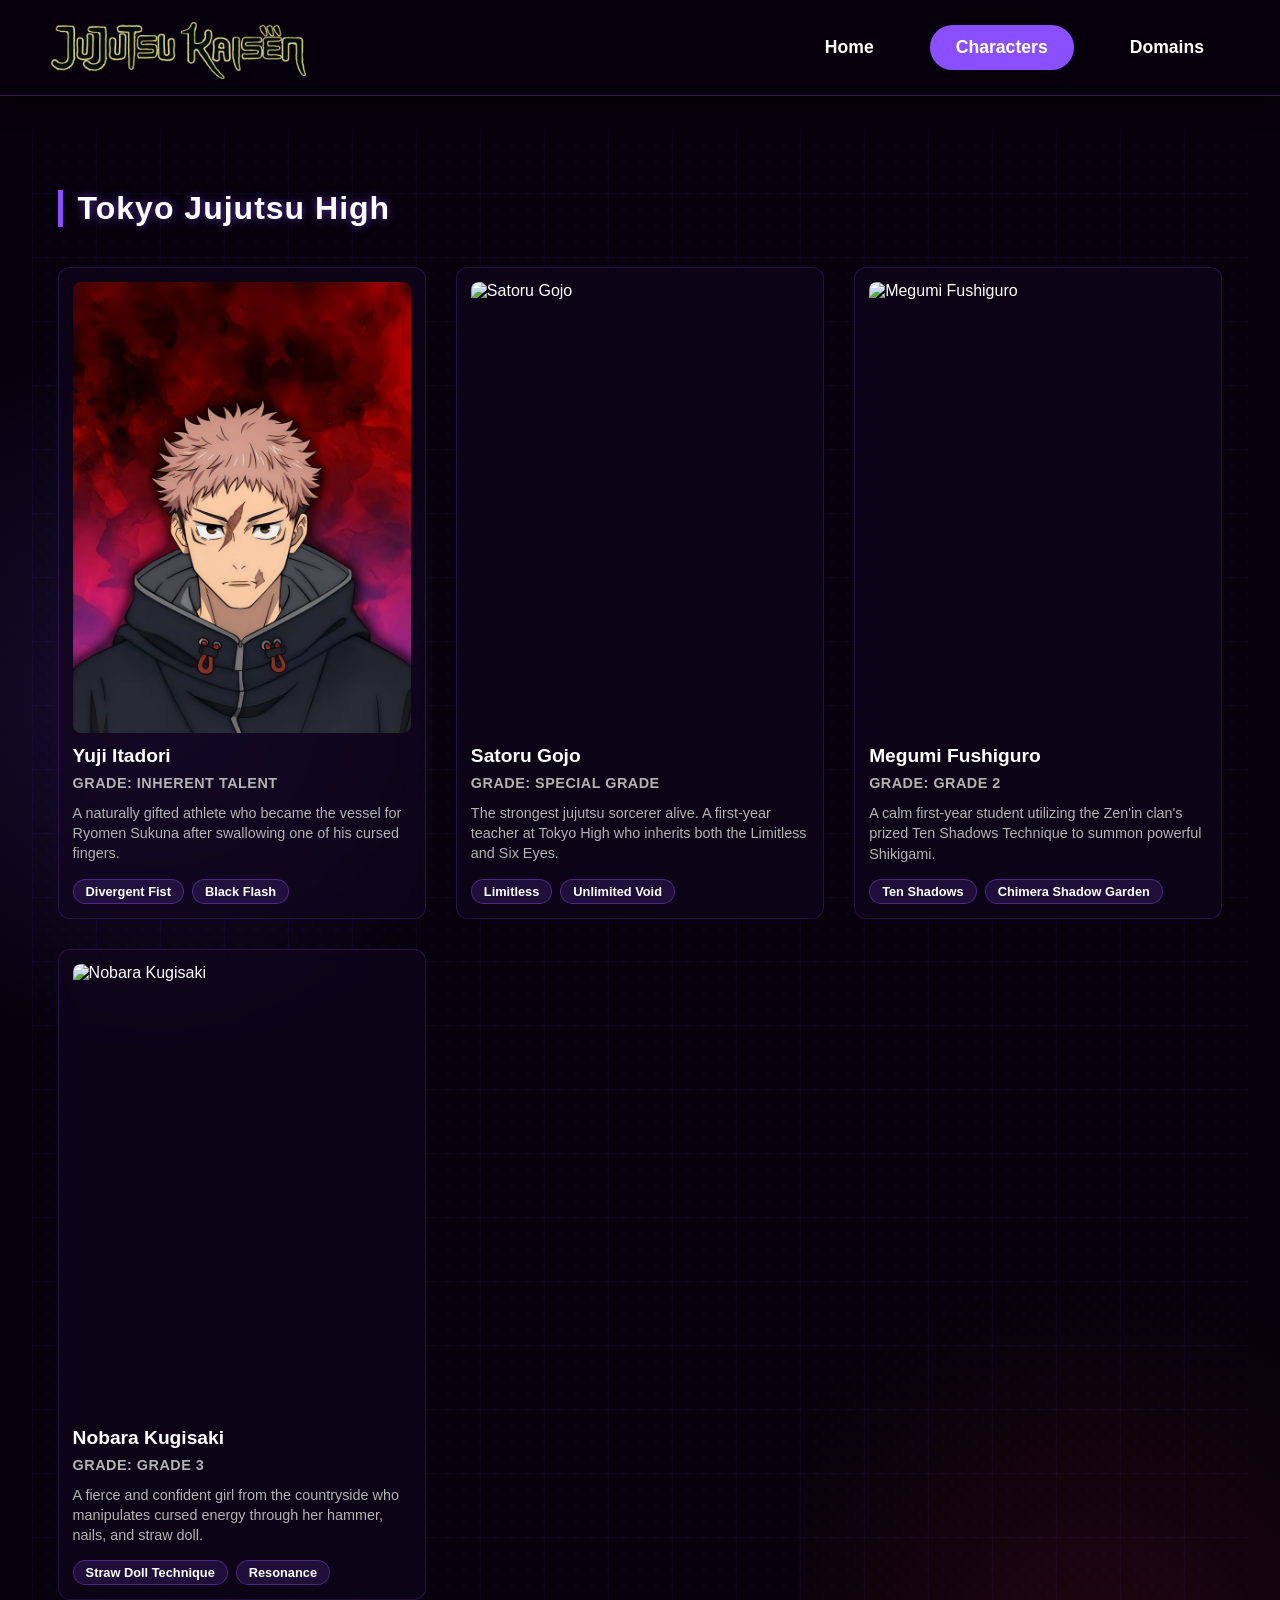
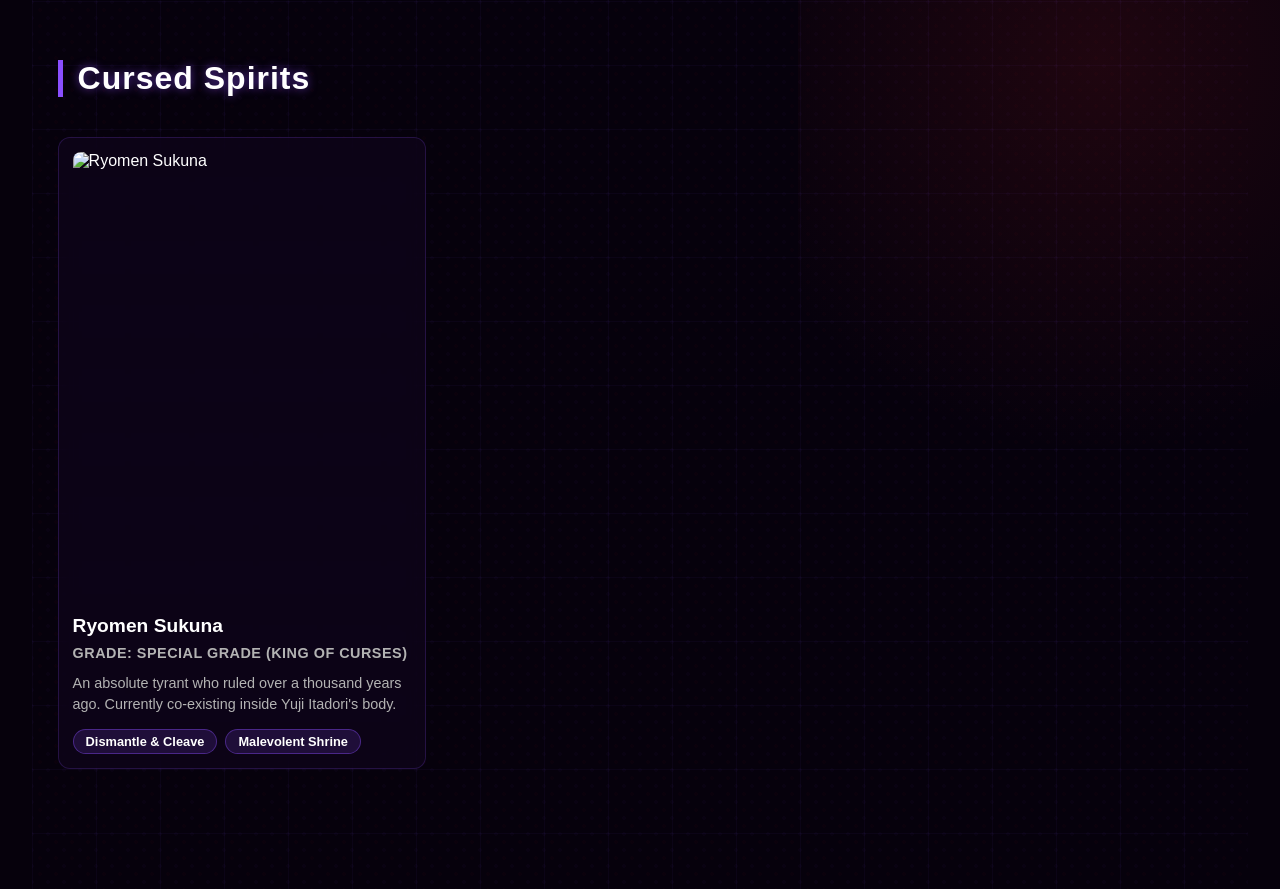
==== characters.html @ ba296f20 "updated code" ====
<!DOCTYPE html>
<html lang="en">
<head>
    <meta charset="UTF-8">
    <meta name="viewport" content="width=device-width, initial-scale=1.0">
    <title>Jujutsu Kaisen - Characters</title>
    <link rel="stylesheet" href="css/style.css">
    <style>
        /* Custom layout additions specific to the character cards */
        .character-grid {
            display: grid;
            grid-template-columns: repeat(auto-fill, minmax(280px, 1fr));
            gap: 30px;
            margin-top: 40px;
        }
        
        .char-status {
            color: #f7b131; /* Gold color matching your grade text */
            font-size: 0.85rem;
            font-weight: bold;
            margin: 5px 0 10px 0;
            text-transform: uppercase;
            letter-spacing: 0.5px;
        }
        
        .ability-tags {
            margin-top: 15px;
            display: flex;
            flex-wrap: wrap;
            gap: 8px;
        }
        
        .tag {
            background: rgba(138, 79, 255, 0.15);
            border: 1px solid rgba(138, 79, 255, 0.4);
            color: #fff;
            padding: 4px 12px;
            border-radius: 15px;
            font-size: 0.8rem;
            font-weight: 600;
        }
    </style>
</head>
<body>

    <header class="navbar scrolled"> 
        <img src="assets/jjklogo.png" alt="jjklogo" class="nav-logo">
        <nav class="button-container">
            <a href="jjk.html" class="nav-btn">Home</a>
            <a href="characters.html" class="nav-btn" style="background-color: #8a4fff; border-color: #8a4fff;">Characters</a>
            <a href="#" class="nav-btn">Domains</a>
        </nav>
    </header>

    <main class="episodes-container" style="margin-top: 130px;">
        <div class="aura-left"></div>
        <div class="aura-right"></div>
        <div class="domain-grid-bg"></div>
        
        <section class="season-section">
            <h2 class="season-title">Tokyo Jujutsu High</h2>
            <div class="character-grid">
                
                <div class="episode-card">
                    <div class="episode-thumbnail" style="aspect-ratio: 3/4;">
                        <img src="assets/yuji.jpg" alt="Yuji Itadori" style="height: 100%; object-fit: cover;">
                    </div>
                    <div class="episode-info">
                        <h3>Yuji Itadori</h3>
                        <p class="char-status">Grade: Inherent Talent</p>
                        <p>A naturally gifted athlete who became the vessel for Ryomen Sukuna after swallowing one of his cursed fingers.</p>
                        <div class="ability-tags">
                            <span class="tag">Divergent Fist</span>
                            <span class="tag">Black Flash</span>
                        </div>
                    </div>
                </div>

                <div class="episode-card">
                    <div class="episode-thumbnail" style="aspect-ratio: 3/4;">
                        <img src="assets/gojo.jpg" alt="Satoru Gojo" style="height: 100%; object-fit: cover;">
                    </div>
                    <div class="episode-info">
                        <h3>Satoru Gojo</h3>
                        <p class="char-status">Grade: Special Grade</p>
                        <p>The strongest jujutsu sorcerer alive. A first-year teacher at Tokyo High who inherits both the Limitless and Six Eyes.</p>
                        <div class="ability-tags">
                            <span class="tag">Limitless</span>
                            <span class="tag">Unlimited Void</span>
                        </div>
                    </div>
                </div>

                <div class="episode-card">
                    <div class="episode-thumbnail" style="aspect-ratio: 3/4;">
                        <img src="assets/megumi.jpg" alt="Megumi Fushiguro" style="height: 100%; object-fit: cover;">
                    </div>
                    <div class="episode-info">
                        <h3>Megumi Fushiguro</h3>
                        <p class="char-status">Grade: Grade 2</p>
                        <p>A calm first-year student utilizing the Zen'in clan's prized Ten Shadows Technique to summon powerful Shikigami.</p>
                        <div class="ability-tags">
                            <span class="tag">Ten Shadows</span>
                            <span class="tag">Chimera Shadow Garden</span>
                        </div>
                    </div>
                </div>

                <div class="episode-card">
                    <div class="episode-thumbnail" style="aspect-ratio: 3/4;">
                        <img src="assets/nobara.jpg" alt="Nobara Kugisaki" style="height: 100%; object-fit: cover;">
                    </div>
                    <div class="episode-info">
                        <h3>Nobara Kugisaki</h3>
                        <p class="char-status">Grade: Grade 3</p>
                        <p>A fierce and confident girl from the countryside who manipulates cursed energy through her hammer, nails, and straw doll.</p>
                        <div class="ability-tags">
                            <span class="tag">Straw Doll Technique</span>
                            <span class="tag">Resonance</span>
                        </div>
                    </div>
                </div>

            </div>
        </section>

        <section class="season-section" style="margin-top: 60px;">
            <h2 class="season-title">Cursed Spirits</h2>
            <div class="character-grid">

                <div class="episode-card">
                    <div class="episode-thumbnail" style="aspect-ratio: 3/4;">
                        <img src="assets/sukuna.jpg" alt="Ryomen Sukuna" style="height: 100%; object-fit: cover;">
                    </div>
                    <div class="episode-info">
                        <h3>Ryomen Sukuna</h3>
                        <p class="char-status">Grade: Special Grade (King of Curses)</p>
                        <p>An absolute tyrant who ruled over a thousand years ago. Currently co-existing inside Yuji Itadori's body.</p>
                        <div class="ability-tags">
                            <span class="tag">Dismantle & Cleave</span>
                            <span class="tag">Malevolent Shrine</span>
                        </div>
                    </div>
                </div>

            </div>
        </section>
    </main>

    <script src="js/script.js"></script>
</body>
</html>
---- css/style.css ----
/* --- Reset default margins --- */
* {
    margin: 0;
    padding: 0;
    box-sizing: border-box;
}

body {
    background-color: #06010c; /* Slightly deeper void black */
    font-family: 'Segoe UI', Tahoma, Geneva, Verdana, sans-serif;
    color: #fff;
    min-height: 100vh;
    overflow-x: hidden; 
}

/* --- Navigation Bar (Fixed & Overlaid) --- */
.navbar {
    position: fixed;         
    top: 0;
    left: 0;
    width: 100%;
    z-index: 1000;           
    background: transparent; 
    display: flex;
    justify-content: space-between; 
    align-items: center;
    padding: 30px 50px; 
    transition: all 0.4s ease; 
}

.navbar.scrolled {
    background: rgba(6, 1, 12, 0.9); 
    backdrop-filter: blur(12px);       
    padding: 15px 50px;                 
    border-bottom: 1px solid rgba(138, 79, 255, 0.3); 
    box-shadow: 0 4px 20px rgba(0, 0, 0, 0.6);
}

.nav-logo {
    height: 65px; 
    object-fit: contain;
}

.button-container {
    display: flex;
    align-items: center;
    gap: 30px; 
}

/* --- Navigation Bar Buttons --- */
.nav-btn {
    text-decoration: none;
    color: #fff;                  
    font-weight: 600;
    font-size: 1.1rem; 
    padding: 10px 24px;
    border-radius: 25px;          
    border: 2px solid transparent; 
    transition: all 0.3s ease;
}

.nav-btn:hover {
    color: #fff;
    background-color: #8a4fff;    
    border-color: #8a4fff;
    box-shadow: 0 0 15px rgba(138, 79, 255, 0.6); 
}

/* --- Video Section --- */
.video-background-container {
    position: relative;
    width: 100%;
    height: 100vh;
    overflow: hidden;
    background-color: #06010c;
}

/* Smooth gradient overlay that mixes video with content */
.video-background-container::after {
    content: '';
    position: absolute;
    bottom: 0;
    left: 0;
    width: 100%;
    height: 25vh; 
    background: linear-gradient(to bottom, transparent, #06010c);
    pointer-events: none;
    z-index: 3;
}

/* Audio Control Button Floating Over Video */
.audio-btn {
    position: absolute;
    bottom: 40px;       
    right: 40px;        
    z-index: 99;        
    width: 44px;
    height: 44px;
    display: flex;
    align-items: center;
    justify-content: center;
    background: rgba(0, 0, 0, 0.6); 
    color: #ffffff;
    border: 1px solid rgba(255, 255, 255, 0.1);
    font-size: 16px;    
    border-radius: 50%; 
    cursor: pointer;
    outline: none;
    backdrop-filter: blur(8px);
    transition: background-color 0.2s ease, transform 0.2s ease;
}

.audio-btn:hover {
    background: rgba(0, 0, 0, 0.8);
    transform: scale(1.08);
}

.audio-btn:active {
    transform: scale(0.95);
}

#bg-video {
    width: 100%;
    height: 100%;
    object-fit: cover;       
    display: block;
    image-rendering: -webkit-optimize-contrast; 
    image-rendering: crisp-edges;
    transform: translateZ(0);
    will-change: transform;
    backface-visibility: hidden;
}

.video-overlay {
    position: absolute;
    top: 0;
    left: 0;
    width: 100%;
    height: 100%;
    background: rgba(0, 0, 0, 0.2); 
    pointer-events: none;
    z-index: 2;
}

/* --- Content Layout Block --- */
.episodes-container {
    max-width: 95%;          
    margin: 0 auto;
    padding: 60px 2vw;       
    position: relative;
    z-index: 10;
    background-color: transparent; /* Allows JJK theme grid patterns to bleed through nicely */
}

.season-section {
    margin-bottom: 60px;     
}

.season-title {
    font-size: 2rem;
    color: #fff;
    margin-bottom: 25px;
    font-weight: 700;
    letter-spacing: 1px;
    border-left: 5px solid #8a4fff; 
    padding-left: 15px;
    text-shadow: 0 0 10px rgba(138, 79, 255, 0.6);
}

/* --- Responsive Layout Grid --- */
.episodes-grid {
    display: grid;
    grid-template-columns: repeat(auto-fill, minmax(240px, 1fr)); 
    gap: 25px;               
}

.card-link {
    text-decoration: none;
    color: #fff;             
    display: block;
    height: 100%;
}

.card-link:visited {
    color: #fff;
}

/* --- Episode Card Elements --- */
.episode-card {
    background: rgba(18, 6, 30, 0.6); /* Slightly darker violet tint card */
    border: 1px solid rgba(138, 79, 255, 0.2);
    border-radius: 12px;
    padding: 14px;
    transition: all 0.3s cubic-bezier(0.25, 0.8, 0.25, 1);
    backdrop-filter: blur(12px);
}

.episode-card:hover {
    transform: translateY(-6px);
    border: 1.5px solid #a173ff; 
    box-shadow: 0 0 15px rgba(161, 115, 255, 0.5), 
                0 0 30px rgba(138, 79, 255, 0.3), 
                0 10px 30px rgba(0, 0, 0, 0.7);
    background: rgba(255, 255, 255, 0.08);
}

.episode-thumbnail {
    position: relative;
    border-radius: 8px;
    overflow: hidden;
}

.episode-thumbnail img {
    width: 100%;
    aspect-ratio: 16 / 9;   
    object-fit: cover;
    display: block;
}

.ep-number {
    position: absolute;
    bottom: 8px;
    left: 8px;
    background: #8a4fff;
    color: #fff;
    font-size: 0.75rem;
    font-weight: 700;
    padding: 3px 8px;
    border-radius: 4px;
    box-shadow: 0 2px 8px rgba(138, 79, 255, 0.6);
}

.episode-info h3 {
    font-size: 1.2rem;
    margin: 12px 0 6px 0;
    color: #fff;
}

.episode-info p {
    font-size: 0.9rem;
    color: #b3b3b3 !important; 
    line-height: 1.4;
}

@media (max-width: 480px) {
    .episodes-grid {
        grid-template-columns: 1fr; 
    }
}

/* --- NEW: IMMERSIVE JUJUTSU KAISEN THEME BACKGROUND ELEMENTS --- */

/* 1. Left Side Ambient Glow (Gojo's Infinite Void / Hollow Purple) */
.aura-left {
    position: absolute; 
    top: 5%;
    left: -150px;
    width: 550px;
    height: 900px;
    background: radial-gradient(circle, rgba(138, 79, 255, 0.15) 0%, rgba(0, 0, 0, 0) 70%);
    pointer-events: none; 
    z-index: -1;          
}

/* 2. Right Side Ambient Glow (Sukuna's Malevolent Shrine / Blood Cursed Crimson) */
.aura-right {
    position: absolute; 
    bottom: 15%;
    right: -150px;
    width: 600px;
    height: 950px;
    background: radial-gradient(circle, rgba(214, 40, 40, 0.12) 0%, rgba(0, 0, 0, 0) 70%);
    pointer-events: none;
    z-index: -1;
}

/* 3. NEW: Jujutsu Sorcery Barrier Grid Theme (Replaces the boring flat square theme) */
.domain-grid-bg {
    position: absolute; 
    top: 0;             
    left: 0;
    width: 100%;
    height: 100%;       
    /* Complex cross-layered sharp interlocking barrier aesthetic lines */
    background: 
        linear-gradient(90deg, rgba(138, 79, 255, 0.05) 1px, transparent 1px) 0 0,
        linear-gradient(0deg, rgba(138, 79, 255, 0.05) 1px, transparent 1px) 0 0,
        radial-gradient(rgba(214, 40, 40, 0.03) 15%, transparent 16%) 0 0,
        radial-gradient(rgba(138, 79, 255, 0.03) 15%, transparent 16%) 8px 8px;
    background-size: 64px 64px, 64px 64px, 16px 16px, 16px 16px;
    pointer-events: none;
    z-index: -2;
    opacity: 0.85;
}
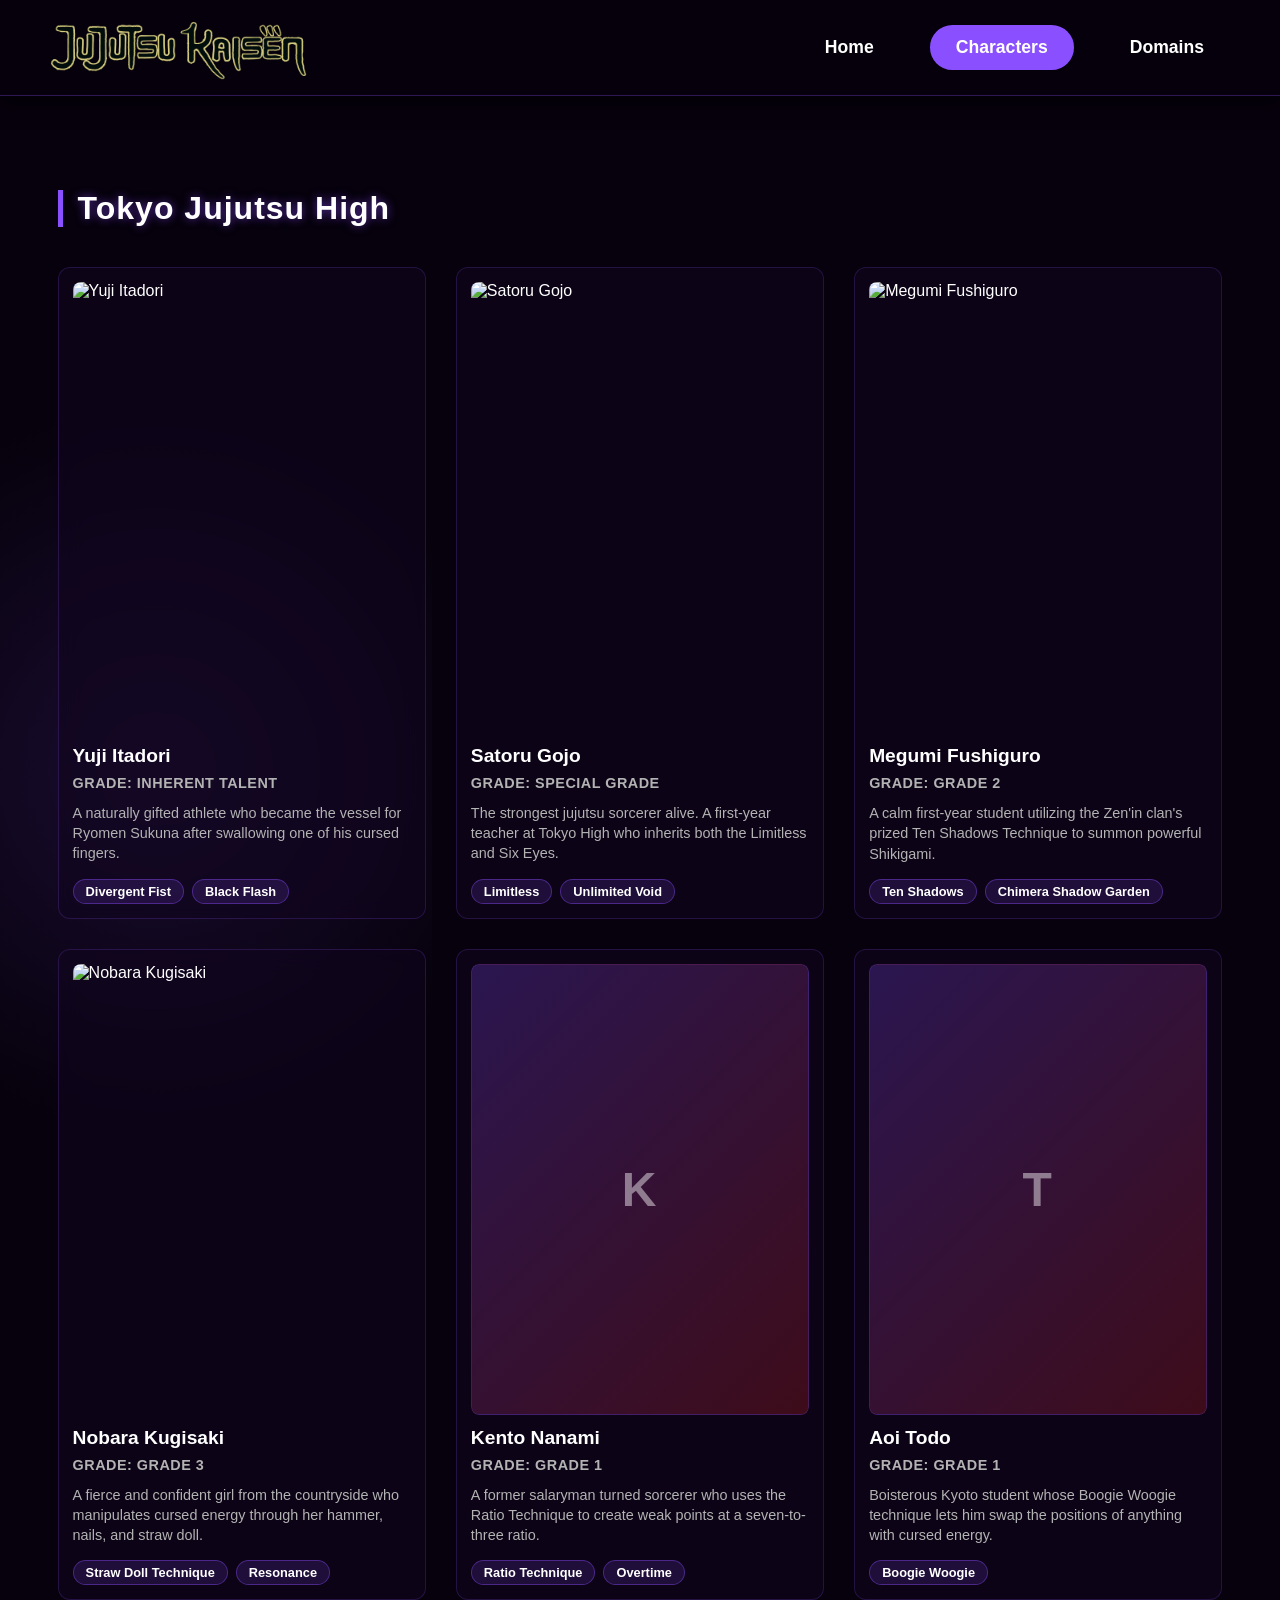
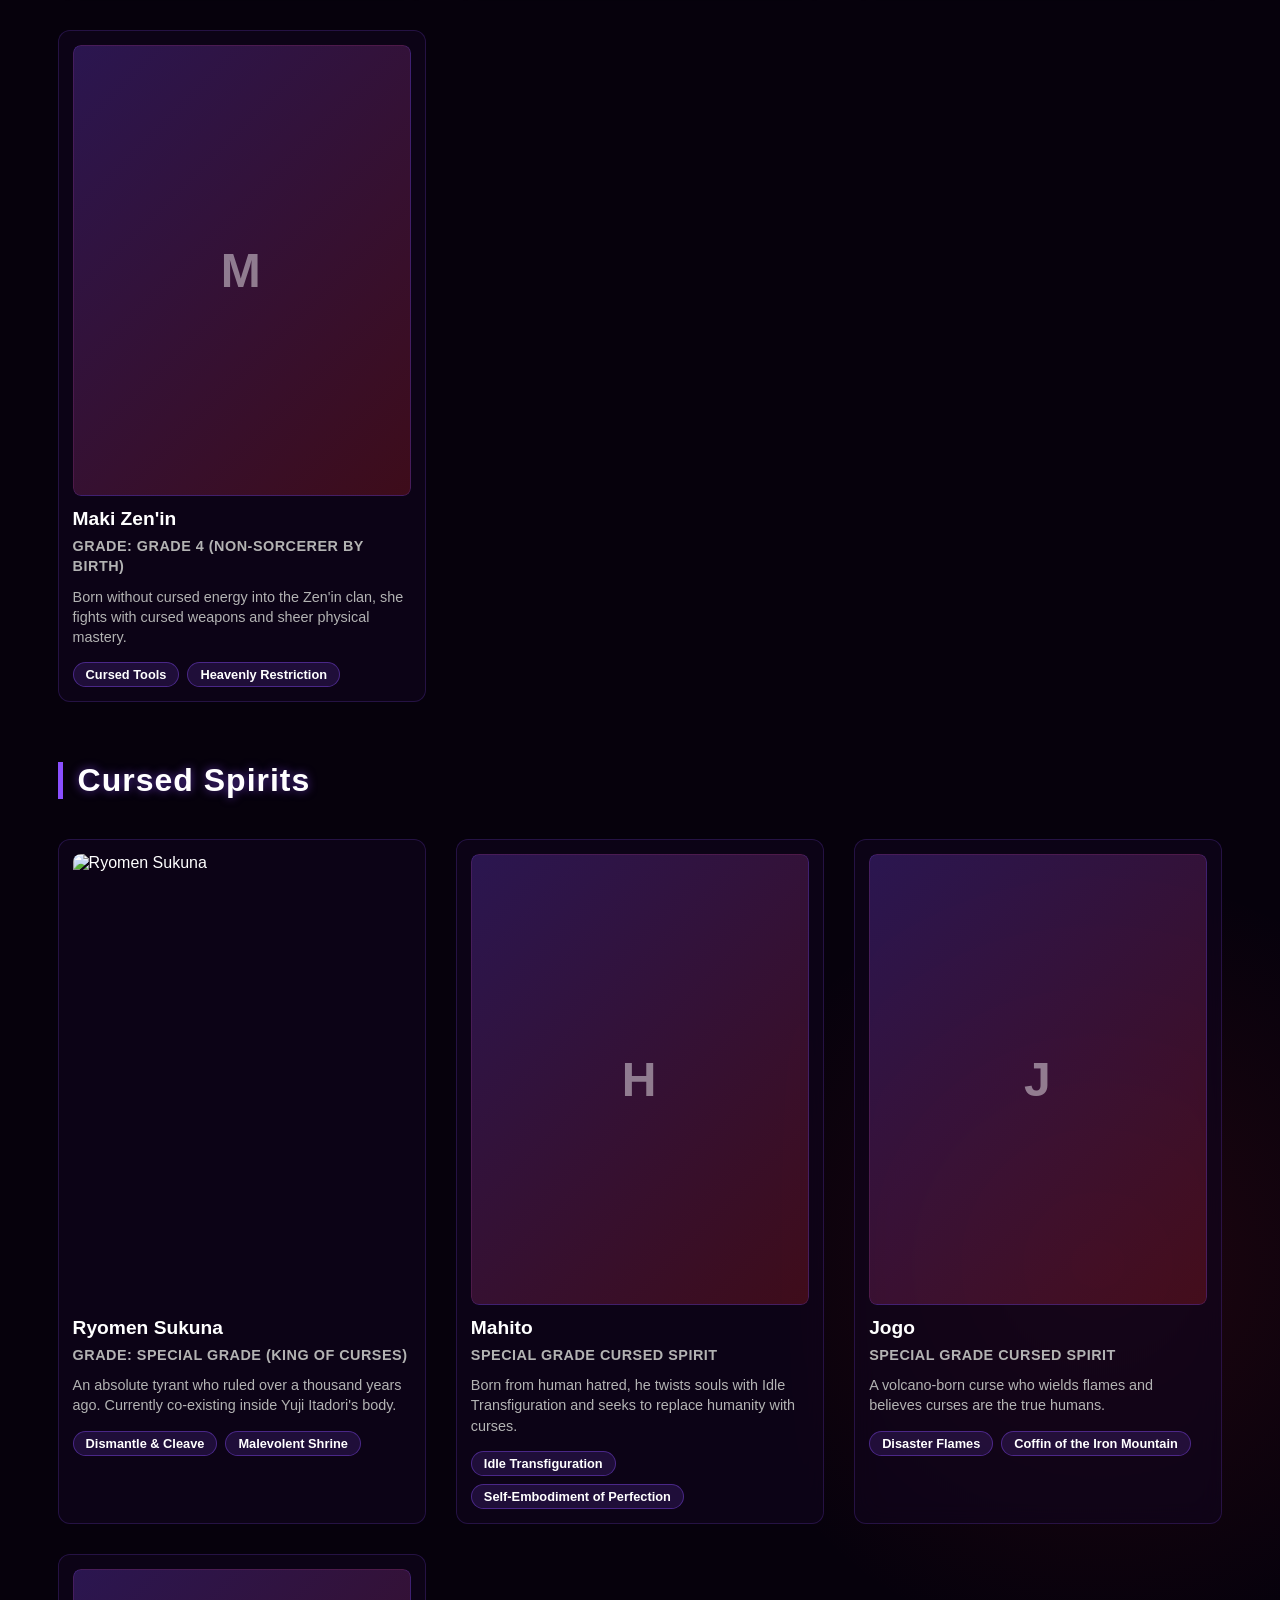
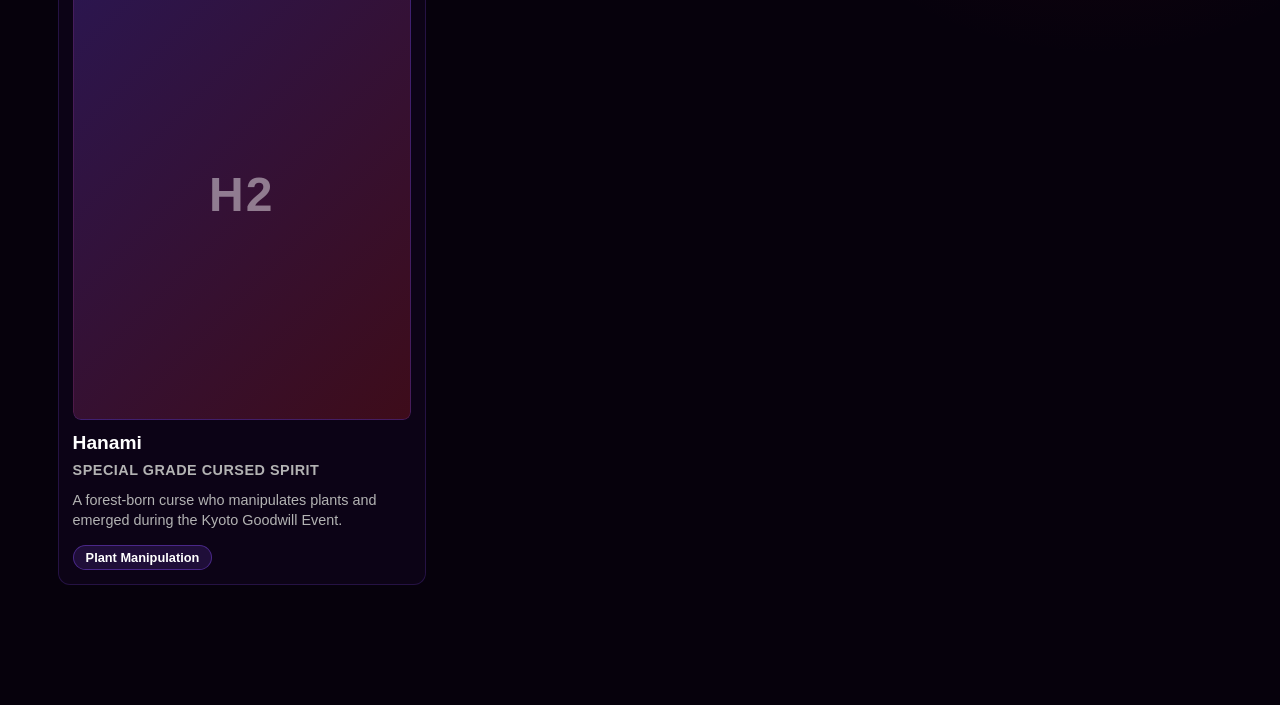
==== commit a19687a1: "feat: expand characters and domain expansion feature - Add Nanami, Todo, Maki, Mahito, Jogo, Hanami " ====
--- a/characters.html
+++ b/characters.html
@@ -39,6 +39,24 @@
             font-size: 0.8rem;
             font-weight: 600;
         }
+
+        /* Placeholder used when character artwork is not yet available */
+        .char-placeholder {
+            width: 100%;
+            height: 100%;
+            background: linear-gradient(135deg, rgba(138, 79, 255, 0.25), rgba(214, 40, 40, 0.25));
+            border-radius: 8px;
+            overflow: hidden;
+            display: flex;
+            align-items: center;
+            justify-content: center;
+            font-size: 3rem;
+            font-weight: 800;
+            color: rgba(255, 255, 255, 0.45);
+            text-transform: uppercase;
+            letter-spacing: 2px;
+            border: 1px solid rgba(138, 79, 255, 0.2);
+        }
     </style>
 </head>
 <body>
@@ -48,7 +66,7 @@
         <nav class="button-container">
             <a href="jjk.html" class="nav-btn">Home</a>
             <a href="characters.html" class="nav-btn" style="background-color: #8a4fff; border-color: #8a4fff;">Characters</a>
-            <a href="#" class="nav-btn">Domains</a>
+            <a href="domain.html" class="nav-btn">Domains</a>
         </nav>
     </header>
 
@@ -121,6 +139,50 @@
                     </div>
                 </div>
 
+                <div class="episode-card">
+                    <div class="episode-thumbnail" style="aspect-ratio: 3/4;">
+                        <div class="char-placeholder">K</div>
+                    </div>
+                    <div class="episode-info">
+                        <h3>Kento Nanami</h3>
+                        <p class="char-status">Grade: Grade 1</p>
+                        <p>A former salaryman turned sorcerer who uses the Ratio Technique to create weak points at a seven-to-three ratio.</p>
+                        <div class="ability-tags">
+                            <span class="tag">Ratio Technique</span>
+                            <span class="tag">Overtime</span>
+                        </div>
+                    </div>
+                </div>
+
+                <div class="episode-card">
+                    <div class="episode-thumbnail" style="aspect-ratio: 3/4;">
+                        <div class="char-placeholder">T</div>
+                    </div>
+                    <div class="episode-info">
+                        <h3>Aoi Todo</h3>
+                        <p class="char-status">Grade: Grade 1</p>
+                        <p>Boisterous Kyoto student whose Boogie Woogie technique lets him swap the positions of anything with cursed energy.</p>
+                        <div class="ability-tags">
+                            <span class="tag">Boogie Woogie</span>
+                        </div>
+                    </div>
+                </div>
+
+                <div class="episode-card">
+                    <div class="episode-thumbnail" style="aspect-ratio: 3/4;">
+                        <div class="char-placeholder">M</div>
+                    </div>
+                    <div class="episode-info">
+                        <h3>Maki Zen'in</h3>
+                        <p class="char-status">Grade: Grade 4 (non-sorcerer by birth)</p>
+                        <p>Born without cursed energy into the Zen'in clan, she fights with cursed weapons and sheer physical mastery.</p>
+                        <div class="ability-tags">
+                            <span class="tag">Cursed Tools</span>
+                            <span class="tag">Heavenly Restriction</span>
+                        </div>
+                    </div>
+                </div>
+
             </div>
         </section>
 
@@ -143,6 +205,50 @@
                     </div>
                 </div>
 
+                <div class="episode-card">
+                    <div class="episode-thumbnail" style="aspect-ratio: 3/4;">
+                        <div class="char-placeholder">H</div>
+                    </div>
+                    <div class="episode-info">
+                        <h3>Mahito</h3>
+                        <p class="char-status">Special Grade Cursed Spirit</p>
+                        <p>Born from human hatred, he twists souls with Idle Transfiguration and seeks to replace humanity with curses.</p>
+                        <div class="ability-tags">
+                            <span class="tag">Idle Transfiguration</span>
+                            <span class="tag">Self-Embodiment of Perfection</span>
+                        </div>
+                    </div>
+                </div>
+
+                <div class="episode-card">
+                    <div class="episode-thumbnail" style="aspect-ratio: 3/4;">
+                        <div class="char-placeholder">J</div>
+                    </div>
+                    <div class="episode-info">
+                        <h3>Jogo</h3>
+                        <p class="char-status">Special Grade Cursed Spirit</p>
+                        <p>A volcano-born curse who wields flames and believes curses are the true humans.</p>
+                        <div class="ability-tags">
+                            <span class="tag">Disaster Flames</span>
+                            <span class="tag">Coffin of the Iron Mountain</span>
+                        </div>
+                    </div>
+                </div>
+
+                <div class="episode-card">
+                    <div class="episode-thumbnail" style="aspect-ratio: 3/4;">
+                        <div class="char-placeholder">H2</div>
+                    </div>
+                    <div class="episode-info">
+                        <h3>Hanami</h3>
+                        <p class="char-status">Special Grade Cursed Spirit</p>
+                        <p>A forest-born curse who manipulates plants and emerged during the Kyoto Goodwill Event.</p>
+                        <div class="ability-tags">
+                            <span class="tag">Plant Manipulation</span>
+                        </div>
+                    </div>
+                </div>
+
             </div>
         </section>
     </main>
--- a/css/style.css
+++ b/css/style.css
@@ -149,7 +149,7 @@
     padding: 60px 2vw;       
     position: relative;
     z-index: 10;
-    background-color: transparent; /* Allows JJK theme grid patterns to bleed through nicely */
+    background-color: transparent; 
 }
 
 .season-section {
@@ -248,9 +248,9 @@
     }
 }
 
-/* --- NEW: IMMERSIVE JUJUTSU KAISEN THEME BACKGROUND ELEMENTS --- */
-
-/* 1. Left Side Ambient Glow (Gojo's Infinite Void / Hollow Purple) */
+/* --- IMMERSIVE JUJUTSU KAISEN AMBIENT AURAS --- */
+
+/* 1. Left Side Ambient Glow */
 .aura-left {
     position: absolute; 
     top: 5%;
@@ -262,7 +262,7 @@
     z-index: -1;          
 }
 
-/* 2. Right Side Ambient Glow (Sukuna's Malevolent Shrine / Blood Cursed Crimson) */
+/* 2. Right Side Ambient Glow */
 .aura-right {
     position: absolute; 
     bottom: 15%;
@@ -272,23 +272,4 @@
     background: radial-gradient(circle, rgba(214, 40, 40, 0.12) 0%, rgba(0, 0, 0, 0) 70%);
     pointer-events: none;
     z-index: -1;
-}
-
-/* 3. NEW: Jujutsu Sorcery Barrier Grid Theme (Replaces the boring flat square theme) */
-.domain-grid-bg {
-    position: absolute; 
-    top: 0;             
-    left: 0;
-    width: 100%;
-    height: 100%;       
-    /* Complex cross-layered sharp interlocking barrier aesthetic lines */
-    background: 
-        linear-gradient(90deg, rgba(138, 79, 255, 0.05) 1px, transparent 1px) 0 0,
-        linear-gradient(0deg, rgba(138, 79, 255, 0.05) 1px, transparent 1px) 0 0,
-        radial-gradient(rgba(214, 40, 40, 0.03) 15%, transparent 16%) 0 0,
-        radial-gradient(rgba(138, 79, 255, 0.03) 15%, transparent 16%) 8px 8px;
-    background-size: 64px 64px, 64px 64px, 16px 16px, 16px 16px;
-    pointer-events: none;
-    z-index: -2;
-    opacity: 0.85;
 }
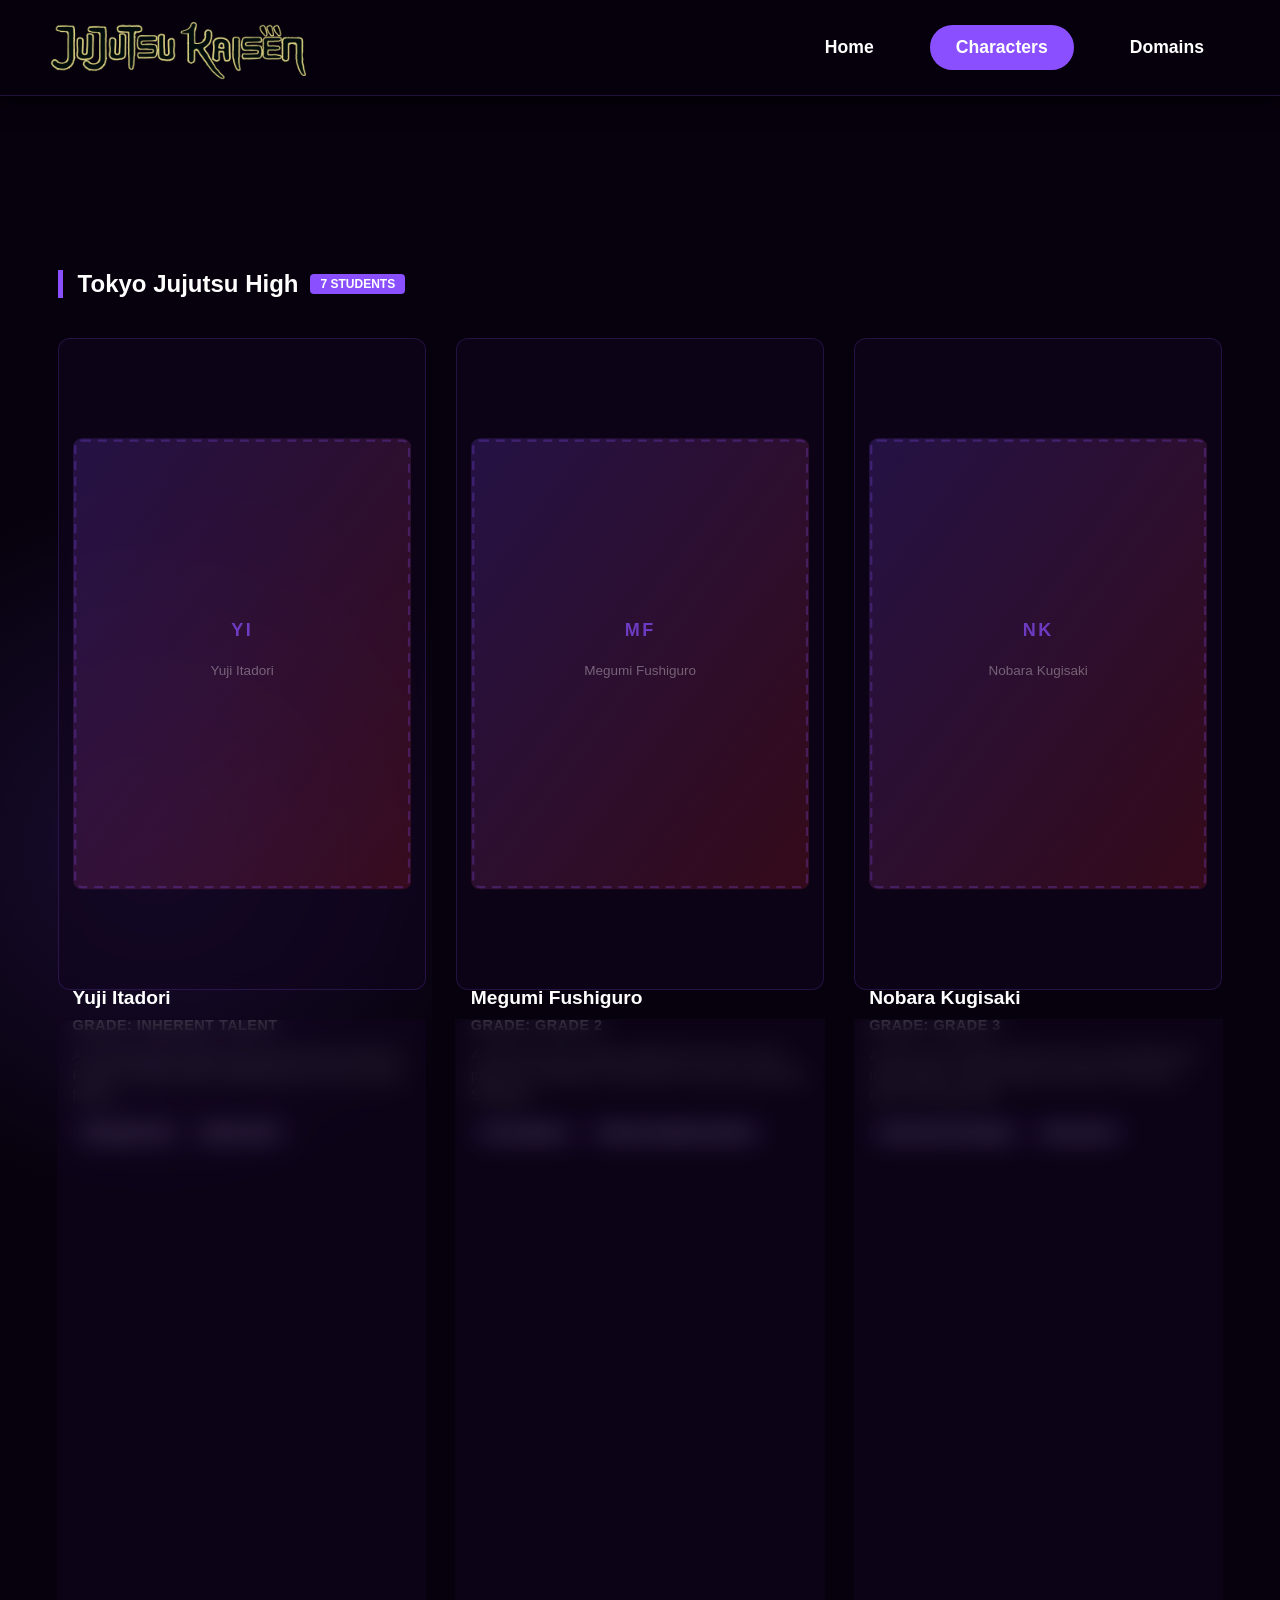
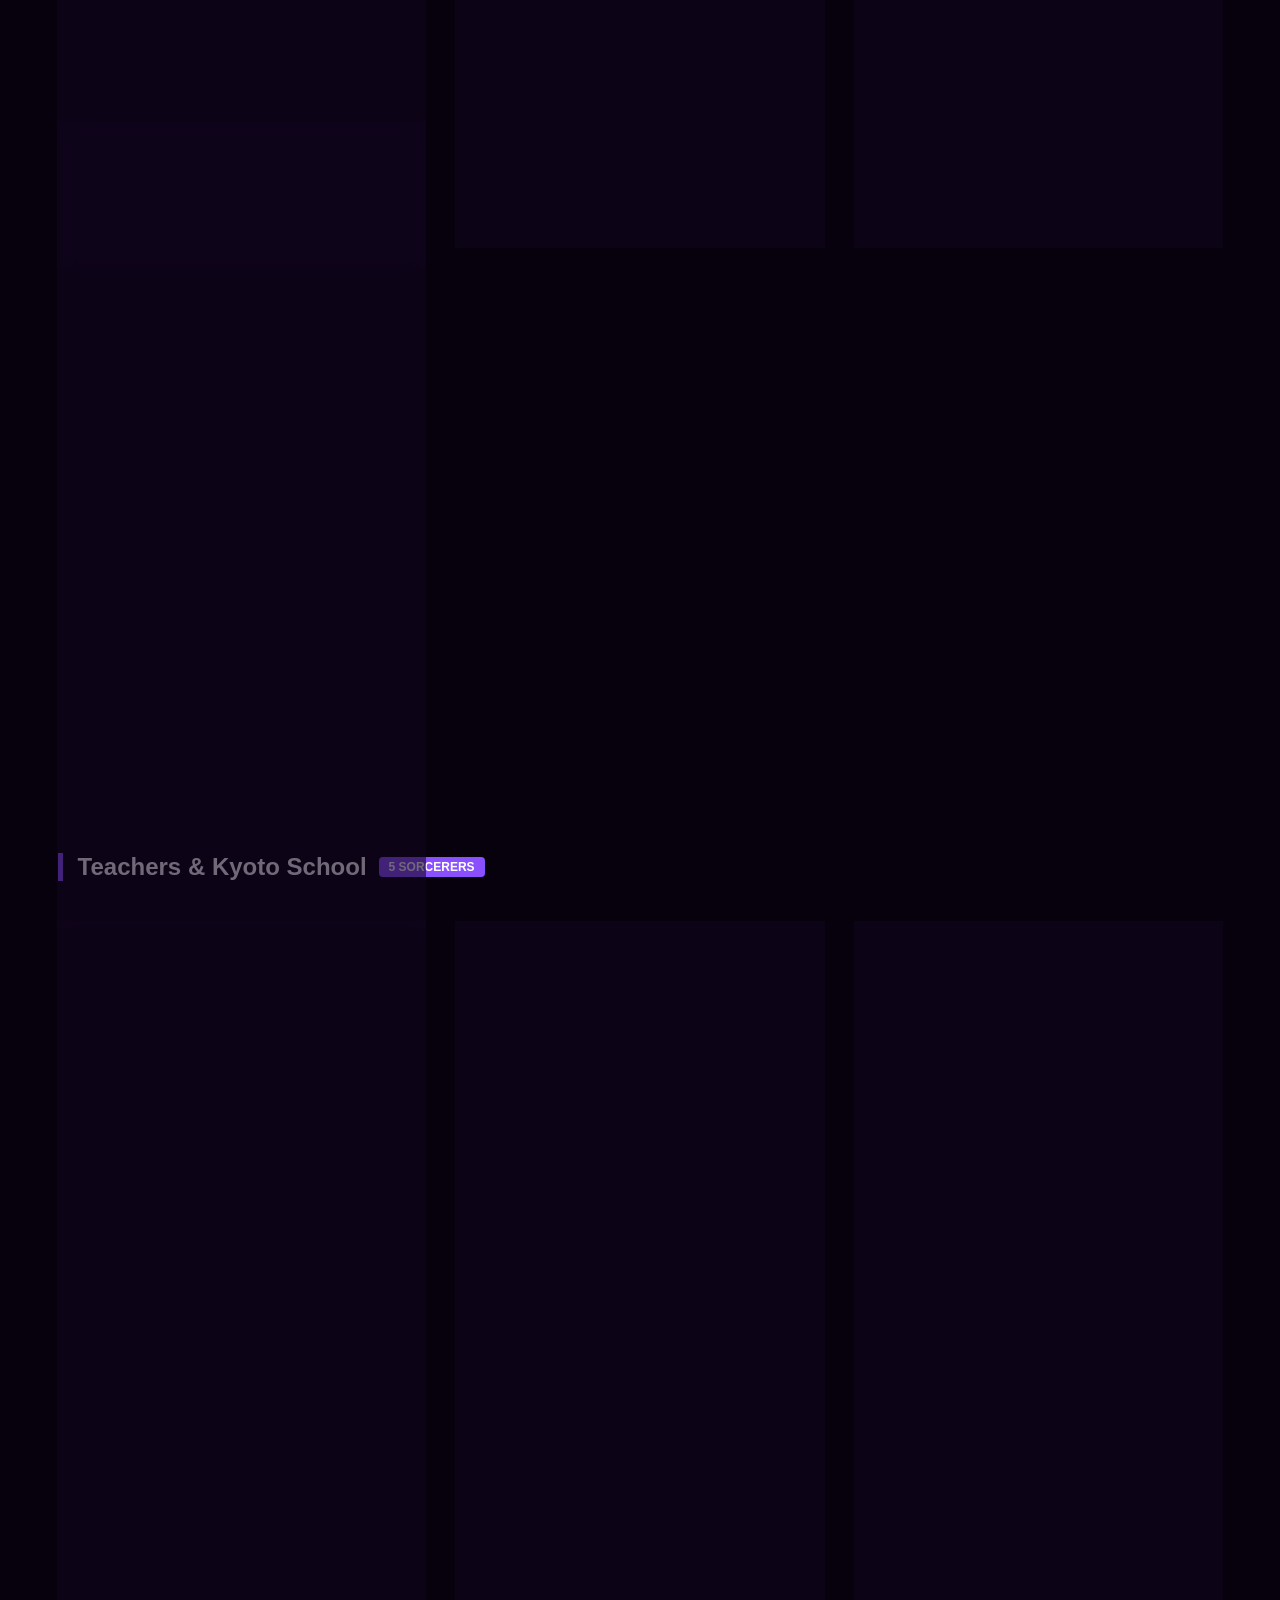
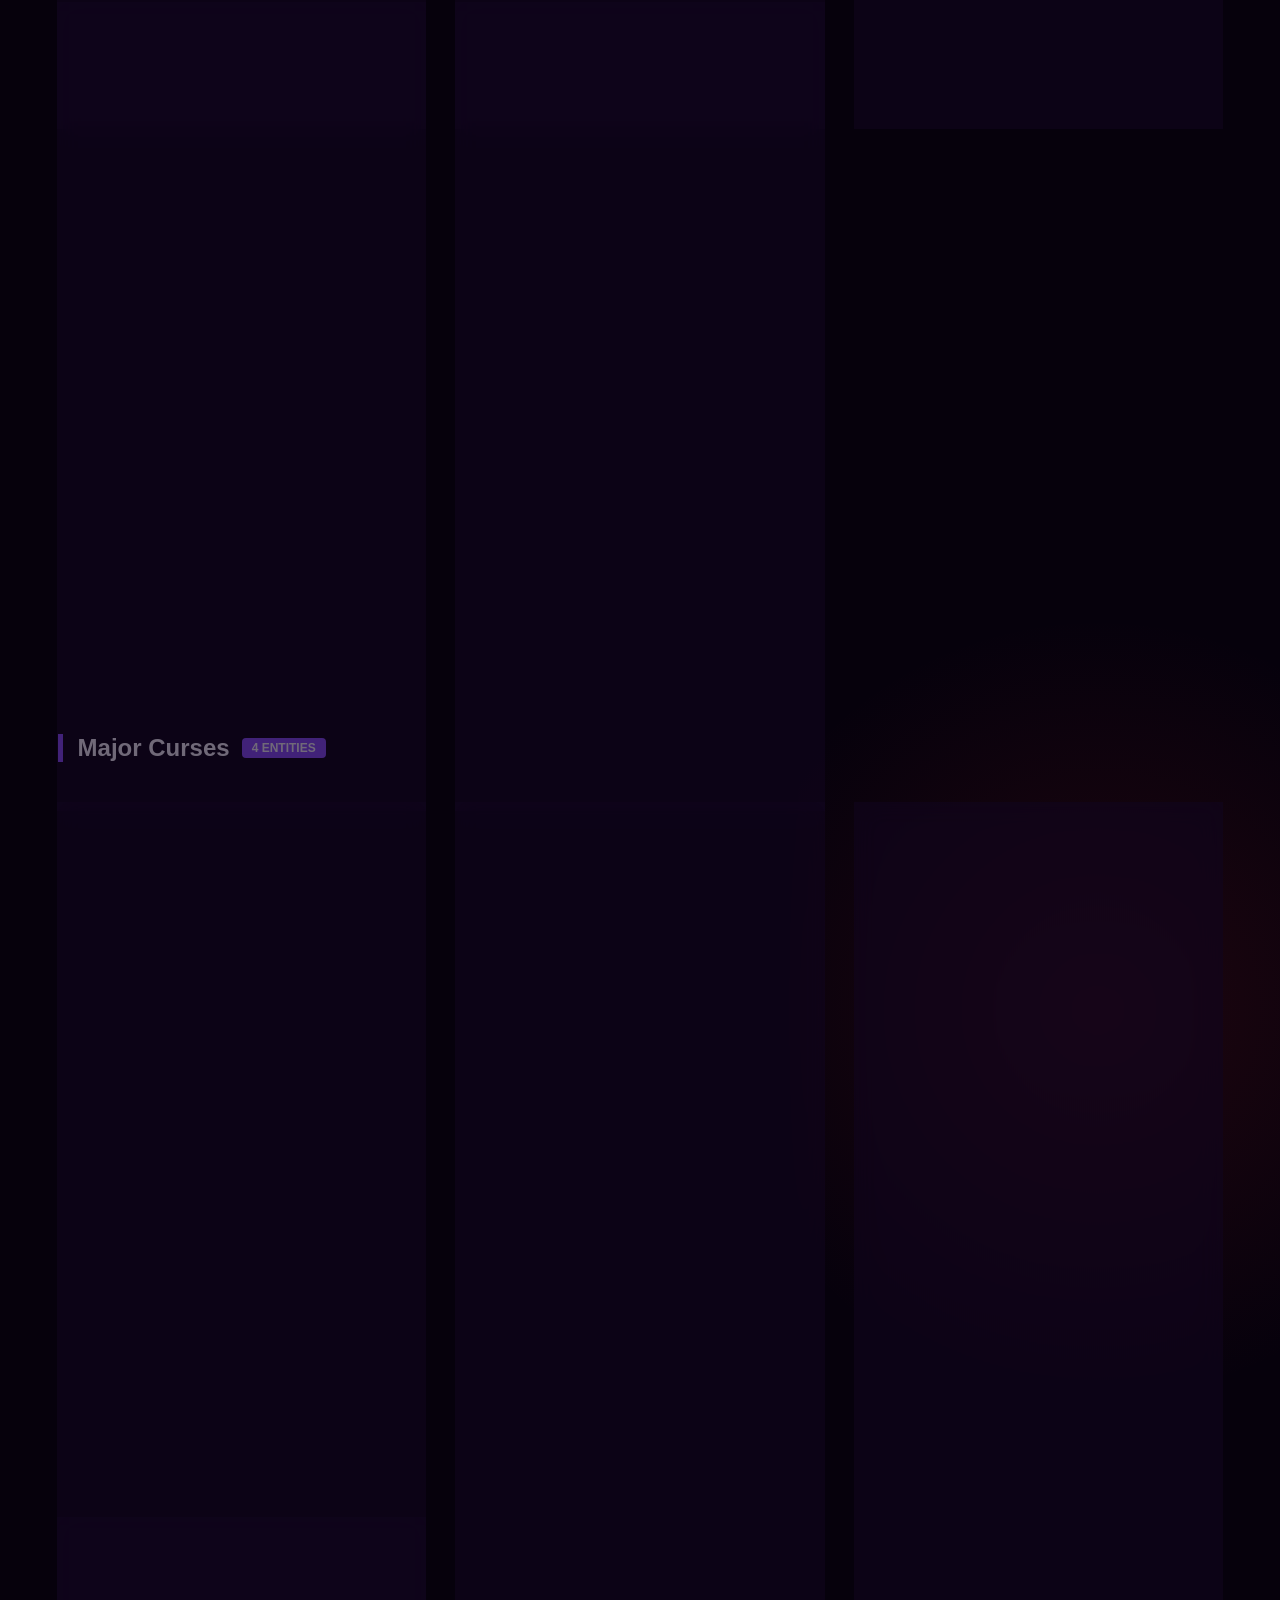
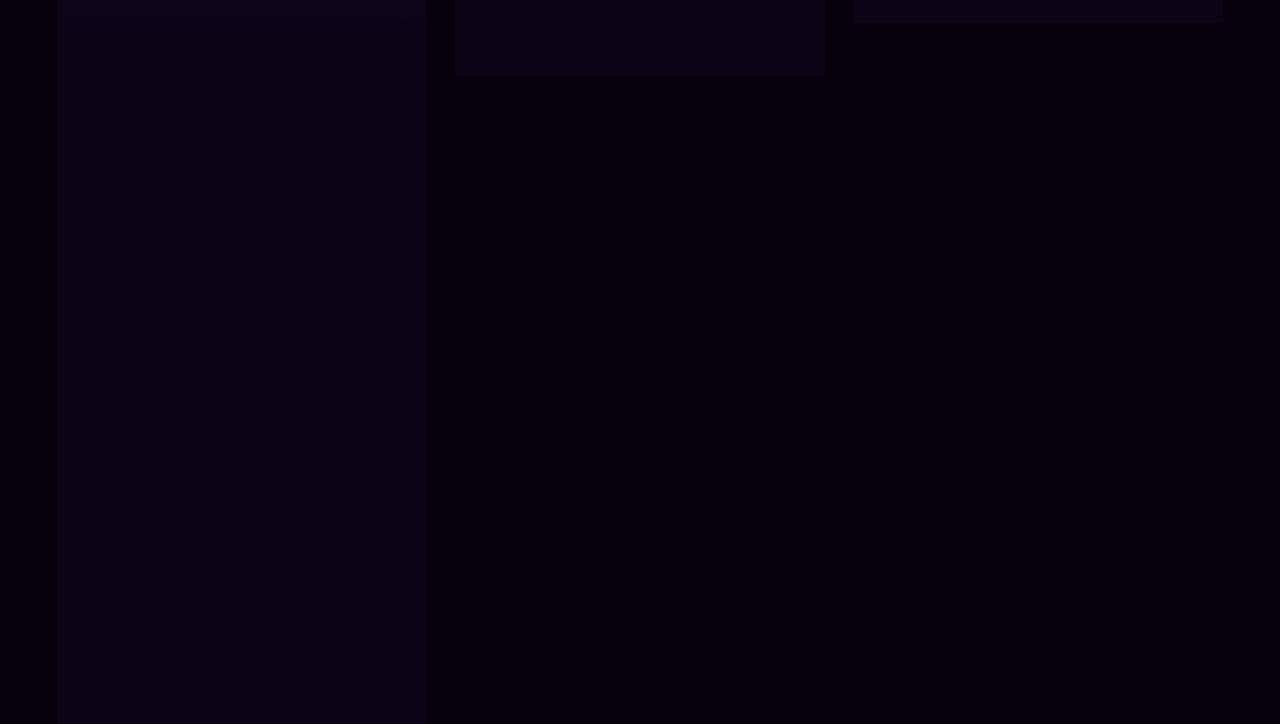
==== commit 3a76a47c: "feat: implement theme refinement, SVG placeholder system, and expand character roster" ====
--- a/characters.html
+++ b/characters.html
@@ -6,30 +6,29 @@
     <title>Jujutsu Kaisen - Characters</title>
     <link rel="stylesheet" href="css/style.css">
     <style>
-        /* Custom layout additions specific to the character cards */
         .character-grid {
             display: grid;
             grid-template-columns: repeat(auto-fill, minmax(280px, 1fr));
             gap: 30px;
             margin-top: 40px;
         }
-        
+
         .char-status {
-            color: #f7b131; /* Gold color matching your grade text */
+            color: #f7b131;
             font-size: 0.85rem;
             font-weight: bold;
             margin: 5px 0 10px 0;
             text-transform: uppercase;
             letter-spacing: 0.5px;
         }
-        
+
         .ability-tags {
             margin-top: 15px;
             display: flex;
             flex-wrap: wrap;
             gap: 8px;
         }
-        
+
         .tag {
             background: rgba(138, 79, 255, 0.15);
             border: 1px solid rgba(138, 79, 255, 0.4);
@@ -40,31 +39,33 @@
             font-weight: 600;
         }
 
-        /* Placeholder used when character artwork is not yet available */
-        .char-placeholder {
-            width: 100%;
-            height: 100%;
-            background: linear-gradient(135deg, rgba(138, 79, 255, 0.25), rgba(214, 40, 40, 0.25));
-            border-radius: 8px;
-            overflow: hidden;
+        .section-header {
+            margin-top: 80px;
+            margin-bottom: 30px;
+            border-left: 5px solid var(--accent-primary);
+            padding-left: 15px;
             display: flex;
             align-items: center;
-            justify-content: center;
-            font-size: 3rem;
+            gap: 12px;
+        }
+
+        .section-count {
+            background: var(--accent-primary);
+            color: #fff;
+            font-size: 0.75rem;
             font-weight: 800;
-            color: rgba(255, 255, 255, 0.45);
+            padding: 3px 10px;
+            border-radius: var(--radius-sm);
             text-transform: uppercase;
-            letter-spacing: 2px;
-            border: 1px solid rgba(138, 79, 255, 0.2);
         }
     </style>
 </head>
 <body>
 
-    <header class="navbar scrolled"> 
+    <header class="navbar scrolled">
         <img src="assets/jjklogo.png" alt="jjklogo" class="nav-logo">
         <nav class="button-container">
-            <a href="jjk.html" class="nav-btn">Home</a>
+            <a href="index.html" class="nav-btn">Home</a>
             <a href="characters.html" class="nav-btn" style="background-color: #8a4fff; border-color: #8a4fff;">Characters</a>
             <a href="domain.html" class="nav-btn">Domains</a>
         </nav>
@@ -74,15 +75,28 @@
         <div class="aura-left"></div>
         <div class="aura-right"></div>
         <div class="domain-grid-bg"></div>
-        
+
+        <!-- Tokyo Jujutsu High Students -->
         <section class="season-section">
-            <h2 class="season-title">Tokyo Jujutsu High</h2>
+            <h2 class="section-header">
+                Tokyo Jujutsu High
+                <span class="section-count">7 students</span>
+            </h2>
             <div class="character-grid">
-                
-                <div class="episode-card">
-                    <div class="episode-thumbnail" style="aspect-ratio: 3/4;">
-                        <img src="assets/yuji.jpg" alt="Yuji Itadori" style="height: 100%; object-fit: cover;">
-                    </div>
+
+                <div class="episode-card">
+                    <svg class="placeholder-svg" viewBox="0 0 300 400" xmlns="http://www.w3.org/2000/svg" role="img" aria-label="Yuji Itadori">
+                        <defs>
+                            <linearGradient id="placeholderGradYuji" x1="0%" y1="0%" x2="100%" y2="100%">
+                                <stop offset="0%" style="stop-color:#8a4fff;stop-opacity:0.2" />
+                                <stop offset="100%" style="stop-color:#d62828;stop-opacity:0.2" />
+                            </linearGradient>
+                        </defs>
+                        <rect width="300" height="400" fill="url(#placeholderGradYuji)" rx="8"/>
+                        <rect x="2" y="2" width="296" height="396" fill="none" stroke="#8a4fff" stroke-opacity="0.25" stroke-width="2" stroke-dasharray="8,6" rx="6"/>
+                        <text x="150" y="175" text-anchor="middle" font-family="Segoe UI, sans-serif" font-size="16" font-weight="800" fill="#8a4fff" fill-opacity="0.7" text-transform="uppercase" letter-spacing="2">YI</text>
+                        <text x="150" y="210" text-anchor="middle" font-family="Segoe UI, sans-serif" font-size="12" fill="#fff" fill-opacity="0.35">Yuji Itadori</text>
+                    </svg>
                     <div class="episode-info">
                         <h3>Yuji Itadori</h3>
                         <p class="char-status">Grade: Inherent Talent</p>
@@ -95,54 +109,196 @@
                 </div>
 
                 <div class="episode-card">
-                    <div class="episode-thumbnail" style="aspect-ratio: 3/4;">
-                        <img src="assets/gojo.jpg" alt="Satoru Gojo" style="height: 100%; object-fit: cover;">
-                    </div>
+                    <svg class="placeholder-svg" viewBox="0 0 300 400" xmlns="http://www.w3.org/2000/svg" role="img" aria-label="Megumi Fushiguro">
+                        <defs>
+                            <linearGradient id="placeholderGradMegumi" x1="0%" y1="0%" x2="100%" y2="100%">
+                                <stop offset="0%" style="stop-color:#8a4fff;stop-opacity:0.2" />
+                                <stop offset="100%" style="stop-color:#d62828;stop-opacity:0.2" />
+                            </linearGradient>
+                        </defs>
+                        <rect width="300" height="400" fill="url(#placeholderGradMegumi)" rx="8"/>
+                        <rect x="2" y="2" width="296" height="396" fill="none" stroke="#8a4fff" stroke-opacity="0.25" stroke-width="2" stroke-dasharray="8,6" rx="6"/>
+                        <text x="150" y="175" text-anchor="middle" font-family="Segoe UI, sans-serif" font-size="16" font-weight="800" fill="#8a4fff" fill-opacity="0.7" text-transform="uppercase" letter-spacing="2">MF</text>
+                        <text x="150" y="210" text-anchor="middle" font-family="Segoe UI, sans-serif" font-size="12" fill="#fff" fill-opacity="0.35">Megumi Fushiguro</text>
+                    </svg>
+                    <div class="episode-info">
+                        <h3>Megumi Fushiguro</h3>
+                        <p class="char-status">Grade: Grade 2</p>
+                        <p>A calm first-year student utilizing the Zen'in clan's prized Ten Shadows Technique to summon powerful Shikigami.</p>
+                        <div class="ability-tags">
+                            <span class="tag">Ten Shadows</span>
+                            <span class="tag">Chimera Shadow Garden</span>
+                        </div>
+                    </div>
+                </div>
+
+                <div class="episode-card">
+                    <svg class="placeholder-svg" viewBox="0 0 300 400" xmlns="http://www.w3.org/2000/svg" role="img" aria-label="Nobara Kugisaki">
+                        <defs>
+                            <linearGradient id="placeholderGradNobara" x1="0%" y1="0%" x2="100%" y2="100%">
+                                <stop offset="0%" style="stop-color:#8a4fff;stop-opacity:0.2" />
+                                <stop offset="100%" style="stop-color:#d62828;stop-opacity:0.2" />
+                            </linearGradient>
+                        </defs>
+                        <rect width="300" height="400" fill="url(#placeholderGradNobara)" rx="8"/>
+                        <rect x="2" y="2" width="296" height="396" fill="none" stroke="#8a4fff" stroke-opacity="0.25" stroke-width="2" stroke-dasharray="8,6" rx="6"/>
+                        <text x="150" y="175" text-anchor="middle" font-family="Segoe UI, sans-serif" font-size="16" font-weight="800" fill="#8a4fff" fill-opacity="0.7" text-transform="uppercase" letter-spacing="2">NK</text>
+                        <text x="150" y="210" text-anchor="middle" font-family="Segoe UI, sans-serif" font-size="12" fill="#fff" fill-opacity="0.35">Nobara Kugisaki</text>
+                    </svg>
+                    <div class="episode-info">
+                        <h3>Nobara Kugisaki</h3>
+                        <p class="char-status">Grade: Grade 3</p>
+                        <p>A fierce and confident girl from the countryside who manipulates cursed energy through her hammer, nails, and straw doll.</p>
+                        <div class="ability-tags">
+                            <span class="tag">Straw Doll Technique</span>
+                            <span class="tag">Resonance</span>
+                        </div>
+                    </div>
+                </div>
+
+                <div class="episode-card">
+                    <svg class="placeholder-svg" viewBox="0 0 300 400" xmlns="http://www.w3.org/2000/svg" role="img" aria-label="Maki Zen'in">
+                        <defs>
+                            <linearGradient id="placeholderGradMaki" x1="0%" y1="0%" x2="100%" y2="100%">
+                                <stop offset="0%" style="stop-color:#8a4fff;stop-opacity:0.2" />
+                                <stop offset="100%" style="stop-color:#d62828;stop-opacity:0.2" />
+                            </linearGradient>
+                        </defs>
+                        <rect width="300" height="400" fill="url(#placeholderGradMaki)" rx="8"/>
+                        <rect x="2" y="2" width="296" height="396" fill="none" stroke="#8a4fff" stroke-opacity="0.25" stroke-width="2" stroke-dasharray="8,6" rx="6"/>
+                        <text x="150" y="175" text-anchor="middle" font-family="Segoe UI, sans-serif" font-size="16" font-weight="800" fill="#8a4fff" fill-opacity="0.7" text-transform="uppercase" letter-spacing="2">MZ</text>
+                        <text x="150" y="210" text-anchor="middle" font-family="Segoe UI, sans-serif" font-size="12" fill="#fff" fill-opacity="0.35">Maki Zen'in</text>
+                    </svg>
+                    <div class="episode-info">
+                        <h3>Maki Zen'in</h3>
+                        <p class="char-status">Grade: Grade 4 (non-sorcerer by birth)</p>
+                        <p>Born without cursed energy into the Zen'in clan, she fights with cursed weapons and sheer physical mastery.</p>
+                        <div class="ability-tags">
+                            <span class="tag">Cursed Tools</span>
+                            <span class="tag">Heavenly Restriction</span>
+                        </div>
+                    </div>
+                </div>
+
+                <div class="episode-card">
+                    <svg class="placeholder-svg" viewBox="0 0 300 400" xmlns="http://www.w3.org/2000/svg" role="img" aria-label="Toge Inumaki">
+                        <defs>
+                            <linearGradient id="placeholderGradToge" x1="0%" y1="0%" x2="100%" y2="100%">
+                                <stop offset="0%" style="stop-color:#8a4fff;stop-opacity:0.2" />
+                                <stop offset="100%" style="stop-color:#d62828;stop-opacity:0.2" />
+                            </linearGradient>
+                        </defs>
+                        <rect width="300" height="400" fill="url(#placeholderGradToge)" rx="8"/>
+                        <rect x="2" y="2" width="296" height="396" fill="none" stroke="#8a4fff" stroke-opacity="0.25" stroke-width="2" stroke-dasharray="8,6" rx="6"/>
+                        <text x="150" y="175" text-anchor="middle" font-family="Segoe UI, sans-serif" font-size="16" font-weight="800" fill="#8a4fff" fill-opacity="0.7" text-transform="uppercase" letter-spacing="2">TI</text>
+                        <text x="150" y="210" text-anchor="middle" font-family="Segoe UI, sans-serif" font-size="12" fill="#fff" fill-opacity="0.35">Toge Inumaki</text>
+                    </svg>
+                    <div class="episode-info">
+                        <h3>Toge Inumaki</h3>
+                        <p class="char-status">Grade: Semi-Grade 1</p>
+                        <p>A quiet first-year who wields Cursed Speech, infusing his words with cursed energy to force others to obey his commands.</p>
+                        <div class="ability-tags">
+                            <span class="tag">Cursed Speech</span>
+                        </div>
+                    </div>
+                </div>
+
+                <div class="episode-card">
+                    <svg class="placeholder-svg" viewBox="0 0 300 400" xmlns="http://www.w3.org/2000/svg" role="img" aria-label="Panda">
+                        <defs>
+                            <linearGradient id="placeholderGradPanda" x1="0%" y1="0%" x2="100%" y2="100%">
+                                <stop offset="0%" style="stop-color:#8a4fff;stop-opacity:0.2" />
+                                <stop offset="100%" style="stop-color:#d62828;stop-opacity:0.2" />
+                            </linearGradient>
+                        </defs>
+                        <rect width="300" height="400" fill="url(#placeholderGradPanda)" rx="8"/>
+                        <rect x="2" y="2" width="296" height="396" fill="none" stroke="#8a4fff" stroke-opacity="0.25" stroke-width="2" stroke-dasharray="8,6" rx="6"/>
+                        <text x="150" y="175" text-anchor="middle" font-family="Segoe UI, sans-serif" font-size="16" font-weight="800" fill="#8a4fff" fill-opacity="0.7" text-transform="uppercase" letter-spacing="2">PD</text>
+                        <text x="150" y="210" text-anchor="middle" font-family="Segoe UI, sans-serif" font-size="12" fill="#fff" fill-opacity="0.35">Panda</text>
+                    </svg>
+                    <div class="episode-info">
+                        <h3>Panda</h3>
+                        <p class="char-status">Grade: Grade 2 (cursed corpse)</p>
+                        <p>An abrupt mutated cursed corpse created by Principal Yaga, capable of switching between multiple cores in battle.</p>
+                        <div class="ability-tags">
+                            <span class="tag">Gorilla Mode</span>
+                            <span class="tag">Drumming Beat</span>
+                        </div>
+                    </div>
+                </div>
+
+                <div class="episode-card">
+                    <svg class="placeholder-svg" viewBox="0 0 300 400" xmlns="http://www.w3.org/2000/svg" role="img" aria-label="Aoi Todo">
+                        <defs>
+                            <linearGradient id="placeholderGradTodo" x1="0%" y1="0%" x2="100%" y2="100%">
+                                <stop offset="0%" style="stop-color:#8a4fff;stop-opacity:0.2" />
+                                <stop offset="100%" style="stop-color:#d62828;stop-opacity:0.2" />
+                            </linearGradient>
+                        </defs>
+                        <rect width="300" height="400" fill="url(#placeholderGradTodo)" rx="8"/>
+                        <rect x="2" y="2" width="296" height="396" fill="none" stroke="#8a4fff" stroke-opacity="0.25" stroke-width="2" stroke-dasharray="8,6" rx="6"/>
+                        <text x="150" y="175" text-anchor="middle" font-family="Segoe UI, sans-serif" font-size="16" font-weight="800" fill="#8a4fff" fill-opacity="0.7" text-transform="uppercase" letter-spacing="2">AT</text>
+                        <text x="150" y="210" text-anchor="middle" font-family="Segoe UI, sans-serif" font-size="12" fill="#fff" fill-opacity="0.35">Aoi Todo</text>
+                    </svg>
+                    <div class="episode-info">
+                        <h3>Aoi Todo</h3>
+                        <p class="char-status">Grade: Grade 1</p>
+                        <p>Boisterous Kyoto student whose Boogie Woogie technique lets him swap the positions of anything with cursed energy.</p>
+                        <div class="ability-tags">
+                            <span class="tag">Boogie Woogie</span>
+                        </div>
+                    </div>
+                </div>
+
+            </div>
+        </section>
+
+        <!-- Teachers & Kyoto School -->
+        <section class="season-section" style="margin-top: 60px;">
+            <h2 class="section-header">
+                Teachers & Kyoto School
+                <span class="section-count">5 sorcerers</span>
+            </h2>
+            <div class="character-grid">
+
+                <div class="episode-card">
+                    <svg class="placeholder-svg" viewBox="0 0 300 400" xmlns="http://www.w3.org/2000/svg" role="img" aria-label="Satoru Gojo">
+                        <defs>
+                            <linearGradient id="placeholderGradGojo" x1="0%" y1="0%" x2="100%" y2="100%">
+                                <stop offset="0%" style="stop-color:#8a4fff;stop-opacity:0.2" />
+                                <stop offset="100%" style="stop-color:#d62828;stop-opacity:0.2" />
+                            </linearGradient>
+                        </defs>
+                        <rect width="300" height="400" fill="url(#placeholderGradGojo)" rx="8"/>
+                        <rect x="2" y="2" width="296" height="396" fill="none" stroke="#8a4fff" stroke-opacity="0.25" stroke-width="2" stroke-dasharray="8,6" rx="6"/>
+                        <text x="150" y="175" text-anchor="middle" font-family="Segoe UI, sans-serif" font-size="16" font-weight="800" fill="#8a4fff" fill-opacity="0.7" text-transform="uppercase" letter-spacing="2">SG</text>
+                        <text x="150" y="210" text-anchor="middle" font-family="Segoe UI, sans-serif" font-size="12" fill="#fff" fill-opacity="0.35">Satoru Gojo</text>
+                    </svg>
                     <div class="episode-info">
                         <h3>Satoru Gojo</h3>
                         <p class="char-status">Grade: Special Grade</p>
                         <p>The strongest jujutsu sorcerer alive. A first-year teacher at Tokyo High who inherits both the Limitless and Six Eyes.</p>
                         <div class="ability-tags">
                             <span class="tag">Limitless</span>
+                            <span class="tag">Six Eyes</span>
                             <span class="tag">Unlimited Void</span>
                         </div>
                     </div>
                 </div>
 
                 <div class="episode-card">
-                    <div class="episode-thumbnail" style="aspect-ratio: 3/4;">
-                        <img src="assets/megumi.jpg" alt="Megumi Fushiguro" style="height: 100%; object-fit: cover;">
-                    </div>
-                    <div class="episode-info">
-                        <h3>Megumi Fushiguro</h3>
-                        <p class="char-status">Grade: Grade 2</p>
-                        <p>A calm first-year student utilizing the Zen'in clan's prized Ten Shadows Technique to summon powerful Shikigami.</p>
-                        <div class="ability-tags">
-                            <span class="tag">Ten Shadows</span>
-                            <span class="tag">Chimera Shadow Garden</span>
-                        </div>
-                    </div>
-                </div>
-
-                <div class="episode-card">
-                    <div class="episode-thumbnail" style="aspect-ratio: 3/4;">
-                        <img src="assets/nobara.jpg" alt="Nobara Kugisaki" style="height: 100%; object-fit: cover;">
-                    </div>
-                    <div class="episode-info">
-                        <h3>Nobara Kugisaki</h3>
-                        <p class="char-status">Grade: Grade 3</p>
-                        <p>A fierce and confident girl from the countryside who manipulates cursed energy through her hammer, nails, and straw doll.</p>
-                        <div class="ability-tags">
-                            <span class="tag">Straw Doll Technique</span>
-                            <span class="tag">Resonance</span>
-                        </div>
-                    </div>
-                </div>
-
-                <div class="episode-card">
-                    <div class="episode-thumbnail" style="aspect-ratio: 3/4;">
-                        <div class="char-placeholder">K</div>
-                    </div>
+                    <svg class="placeholder-svg" viewBox="0 0 300 400" xmlns="http://www.w3.org/2000/svg" role="img" aria-label="Kento Nanami">
+                        <defs>
+                            <linearGradient id="placeholderGradNanami" x1="0%" y1="0%" x2="100%" y2="100%">
+                                <stop offset="0%" style="stop-color:#8a4fff;stop-opacity:0.2" />
+                                <stop offset="100%" style="stop-color:#d62828;stop-opacity:0.2" />
+                            </linearGradient>
+                        </defs>
+                        <rect width="300" height="400" fill="url(#placeholderGradNanami)" rx="8"/>
+                        <rect x="2" y="2" width="296" height="396" fill="none" stroke="#8a4fff" stroke-opacity="0.25" stroke-width="2" stroke-dasharray="8,6" rx="6"/>
+                        <text x="150" y="175" text-anchor="middle" font-family="Segoe UI, sans-serif" font-size="16" font-weight="800" fill="#8a4fff" fill-opacity="0.7" text-transform="uppercase" letter-spacing="2">KN</text>
+                        <text x="150" y="210" text-anchor="middle" font-family="Segoe UI, sans-serif" font-size="12" fill="#fff" fill-opacity="0.35">Kento Nanami</text>
+                    </svg>
                     <div class="episode-info">
                         <h3>Kento Nanami</h3>
                         <p class="char-status">Grade: Grade 1</p>
@@ -155,30 +311,71 @@
                 </div>
 
                 <div class="episode-card">
-                    <div class="episode-thumbnail" style="aspect-ratio: 3/4;">
-                        <div class="char-placeholder">T</div>
-                    </div>
-                    <div class="episode-info">
-                        <h3>Aoi Todo</h3>
+                    <svg class="placeholder-svg" viewBox="0 0 300 400" xmlns="http://www.w3.org/2000/svg" role="img" aria-label="Mei Mei">
+                        <defs>
+                            <linearGradient id="placeholderGradMei" x1="0%" y1="0%" x2="100%" y2="100%">
+                                <stop offset="0%" style="stop-color:#8a4fff;stop-opacity:0.2" />
+                                <stop offset="100%" style="stop-color:#d62828;stop-opacity:0.2" />
+                            </linearGradient>
+                        </defs>
+                        <rect width="300" height="400" fill="url(#placeholderGradMei)" rx="8"/>
+                        <rect x="2" y="2" width="296" height="396" fill="none" stroke="#8a4fff" stroke-opacity="0.25" stroke-width="2" stroke-dasharray="8,6" rx="6"/>
+                        <text x="150" y="175" text-anchor="middle" font-family="Segoe UI, sans-serif" font-size="16" font-weight="800" fill="#8a4fff" fill-opacity="0.7" text-transform="uppercase" letter-spacing="2">MM</text>
+                        <text x="150" y="210" text-anchor="middle" font-family="Segoe UI, sans-serif" font-size="12" fill="#fff" fill-opacity="0.35">Mei Mei</text>
+                    </svg>
+                    <div class="episode-info">
+                        <h3>Mei Mei</h3>
                         <p class="char-status">Grade: Grade 1</p>
-                        <p>Boisterous Kyoto student whose Boogie Woogie technique lets him swap the positions of anything with cursed energy.</p>
-                        <div class="ability-tags">
-                            <span class="tag">Boogie Woogie</span>
-                        </div>
-                    </div>
-                </div>
-
-                <div class="episode-card">
-                    <div class="episode-thumbnail" style="aspect-ratio: 3/4;">
-                        <div class="char-placeholder">M</div>
-                    </div>
-                    <div class="episode-info">
-                        <h3>Maki Zen'in</h3>
-                        <p class="char-status">Grade: Grade 4 (non-sorcerer by birth)</p>
-                        <p>Born without cursed energy into the Zen'in clan, she fights with cursed weapons and sheer physical mastery.</p>
-                        <div class="ability-tags">
-                            <span class="tag">Cursed Tools</span>
-                            <span class="tag">Heavenly Restriction</span>
+                        <p>A greedy and pragmatic sorcerer who commands crows through her cursed technique and works purely for profit.</p>
+                        <div class="ability-tags">
+                            <span class="tag">Bird Strike</span>
+                        </div>
+                    </div>
+                </div>
+
+                <div class="episode-card">
+                    <svg class="placeholder-svg" viewBox="0 0 300 400" xmlns="http://www.w3.org/2000/svg" role="img" aria-label="Naobito Zen'in">
+                        <defs>
+                            <linearGradient id="placeholderGradNaobito" x1="0%" y1="0%" x2="100%" y2="100%">
+                                <stop offset="0%" style="stop-color:#8a4fff;stop-opacity:0.2" />
+                                <stop offset="100%" style="stop-color:#d62828;stop-opacity:0.2" />
+                            </linearGradient>
+                        </defs>
+                        <rect width="300" height="400" fill="url(#placeholderGradNaobito)" rx="8"/>
+                        <rect x="2" y="2" width="296" height="396" fill="none" stroke="#8a4fff" stroke-opacity="0.25" stroke-width="2" stroke-dasharray="8,6" rx="6"/>
+                        <text x="150" y="175" text-anchor="middle" font-family="Segoe UI, sans-serif" font-size="16" font-weight="800" fill="#8a4fff" fill-opacity="0.7" text-transform="uppercase" letter-spacing="2">NZ</text>
+                        <text x="150" y="210" text-anchor="middle" font-family="Segoe UI, sans-serif" font-size="12" fill="#fff" fill-opacity="0.35">Naobito Zen'in</text>
+                    </svg>
+                    <div class="episode-info">
+                        <h3>Naobito Zen'in</h3>
+                        <p class="char-status">Grade: Special Grade</p>
+                        <p>Head of the Zen'in clan and one of the fastest sorcerers, known for his Projection Sorcery technique.</p>
+                        <div class="ability-tags">
+                            <span class="tag">Projection Sorcery</span>
+                        </div>
+                    </div>
+                </div>
+
+                <div class="episode-card">
+                    <svg class="placeholder-svg" viewBox="0 0 300 400" xmlns="http://www.w3.org/2000/svg" role="img" aria-label="Utahime Iori">
+                        <defs>
+                            <linearGradient id="placeholderGradUtahime" x1="0%" y1="0%" x2="100%" y2="100%">
+                                <stop offset="0%" style="stop-color:#8a4fff;stop-opacity:0.2" />
+                                <stop offset="100%" style="stop-color:#d62828;stop-opacity:0.2" />
+                            </linearGradient>
+                        </defs>
+                        <rect width="300" height="400" fill="url(#placeholderGradUtahime)" rx="8"/>
+                        <rect x="2" y="2" width="296" height="396" fill="none" stroke="#8a4fff" stroke-opacity="0.25" stroke-width="2" stroke-dasharray="8,6" rx="6"/>
+                        <text x="150" y="175" text-anchor="middle" font-family="Segoe UI, sans-serif" font-size="16" font-weight="800" fill="#8a4fff" fill-opacity="0.7" text-transform="uppercase" letter-spacing="2">UI</text>
+                        <text x="150" y="210" text-anchor="middle" font-family="Segoe UI, sans-serif" font-size="12" fill="#fff" fill-opacity="0.35">Utahime Iori</text>
+                    </svg>
+                    <div class="episode-info">
+                        <h3>Utahime Iori</h3>
+                        <p class="char-status">Grade: Semi-Grade 1</p>
+                        <p>A Kyoto High supervisor and sorcerer who uses a Simple Domain technique to protect against domain expansions.</p>
+                        <div class="ability-tags">
+                            <span class="tag">Simple Domain</span>
+                            <span class="tag">Blast</span>
                         </div>
                     </div>
                 </div>
@@ -186,14 +383,27 @@
             </div>
         </section>
 
+        <!-- Major Curses -->
         <section class="season-section" style="margin-top: 60px;">
-            <h2 class="season-title">Cursed Spirits</h2>
+            <h2 class="section-header">
+                Major Curses
+                <span class="section-count">4 entities</span>
+            </h2>
             <div class="character-grid">
 
                 <div class="episode-card">
-                    <div class="episode-thumbnail" style="aspect-ratio: 3/4;">
-                        <img src="assets/sukuna.jpg" alt="Ryomen Sukuna" style="height: 100%; object-fit: cover;">
-                    </div>
+                    <svg class="placeholder-svg" viewBox="0 0 300 400" xmlns="http://www.w3.org/2000/svg" role="img" aria-label="Ryomen Sukuna">
+                        <defs>
+                            <linearGradient id="placeholderGradSukuna" x1="0%" y1="0%" x2="100%" y2="100%">
+                                <stop offset="0%" style="stop-color:#8a4fff;stop-opacity:0.2" />
+                                <stop offset="100%" style="stop-color:#d62828;stop-opacity:0.2" />
+                            </linearGradient>
+                        </defs>
+                        <rect width="300" height="400" fill="url(#placeholderGradSukuna)" rx="8"/>
+                        <rect x="2" y="2" width="296" height="396" fill="none" stroke="#8a4fff" stroke-opacity="0.25" stroke-width="2" stroke-dasharray="8,6" rx="6"/>
+                        <text x="150" y="175" text-anchor="middle" font-family="Segoe UI, sans-serif" font-size="16" font-weight="800" fill="#8a4fff" fill-opacity="0.7" text-transform="uppercase" letter-spacing="2">RS</text>
+                        <text x="150" y="210" text-anchor="middle" font-family="Segoe UI, sans-serif" font-size="12" fill="#fff" fill-opacity="0.35">Ryomen Sukuna</text>
+                    </svg>
                     <div class="episode-info">
                         <h3>Ryomen Sukuna</h3>
                         <p class="char-status">Grade: Special Grade (King of Curses)</p>
@@ -206,9 +416,18 @@
                 </div>
 
                 <div class="episode-card">
-                    <div class="episode-thumbnail" style="aspect-ratio: 3/4;">
-                        <div class="char-placeholder">H</div>
-                    </div>
+                    <svg class="placeholder-svg" viewBox="0 0 300 400" xmlns="http://www.w3.org/2000/svg" role="img" aria-label="Mahito">
+                        <defs>
+                            <linearGradient id="placeholderGradMahito" x1="0%" y1="0%" x2="100%" y2="100%">
+                                <stop offset="0%" style="stop-color:#8a4fff;stop-opacity:0.2" />
+                                <stop offset="100%" style="stop-color:#d62828;stop-opacity:0.2" />
+                            </linearGradient>
+                        </defs>
+                        <rect width="300" height="400" fill="url(#placeholderGradMahito)" rx="8"/>
+                        <rect x="2" y="2" width="296" height="396" fill="none" stroke="#8a4fff" stroke-opacity="0.25" stroke-width="2" stroke-dasharray="8,6" rx="6"/>
+                        <text x="150" y="175" text-anchor="middle" font-family="Segoe UI, sans-serif" font-size="16" font-weight="800" fill="#8a4fff" fill-opacity="0.7" text-transform="uppercase" letter-spacing="2">MH</text>
+                        <text x="150" y="210" text-anchor="middle" font-family="Segoe UI, sans-serif" font-size="12" fill="#fff" fill-opacity="0.35">Mahito</text>
+                    </svg>
                     <div class="episode-info">
                         <h3>Mahito</h3>
                         <p class="char-status">Special Grade Cursed Spirit</p>
@@ -221,9 +440,18 @@
                 </div>
 
                 <div class="episode-card">
-                    <div class="episode-thumbnail" style="aspect-ratio: 3/4;">
-                        <div class="char-placeholder">J</div>
-                    </div>
+                    <svg class="placeholder-svg" viewBox="0 0 300 400" xmlns="http://www.w3.org/2000/svg" role="img" aria-label="Jogo">
+                        <defs>
+                            <linearGradient id="placeholderGradJogo" x1="0%" y1="0%" x2="100%" y2="100%">
+                                <stop offset="0%" style="stop-color:#8a4fff;stop-opacity:0.2" />
+                                <stop offset="100%" style="stop-color:#d62828;stop-opacity:0.2" />
+                            </linearGradient>
+                        </defs>
+                        <rect width="300" height="400" fill="url(#placeholderGradJogo)" rx="8"/>
+                        <rect x="2" y="2" width="296" height="396" fill="none" stroke="#8a4fff" stroke-opacity="0.25" stroke-width="2" stroke-dasharray="8,6" rx="6"/>
+                        <text x="150" y="175" text-anchor="middle" font-family="Segoe UI, sans-serif" font-size="16" font-weight="800" fill="#8a4fff" fill-opacity="0.7" text-transform="uppercase" letter-spacing="2">JG</text>
+                        <text x="150" y="210" text-anchor="middle" font-family="Segoe UI, sans-serif" font-size="12" fill="#fff" fill-opacity="0.35">Jogo</text>
+                    </svg>
                     <div class="episode-info">
                         <h3>Jogo</h3>
                         <p class="char-status">Special Grade Cursed Spirit</p>
@@ -236,15 +464,25 @@
                 </div>
 
                 <div class="episode-card">
-                    <div class="episode-thumbnail" style="aspect-ratio: 3/4;">
-                        <div class="char-placeholder">H2</div>
-                    </div>
-                    <div class="episode-info">
-                        <h3>Hanami</h3>
+                    <svg class="placeholder-svg" viewBox="0 0 300 400" xmlns="http://www.w3.org/2000/svg" role="img" aria-label="Kenjaku">
+                        <defs>
+                            <linearGradient id="placeholderGradKenjaku" x1="0%" y1="0%" x2="100%" y2="100%">
+                                <stop offset="0%" style="stop-color:#8a4fff;stop-opacity:0.2" />
+                                <stop offset="100%" style="stop-color:#d62828;stop-opacity:0.2" />
+                            </linearGradient>
+                        </defs>
+                        <rect width="300" height="400" fill="url(#placeholderGradKenjaku)" rx="8"/>
+                        <rect x="2" y="2" width="296" height="396" fill="none" stroke="#8a4fff" stroke-opacity="0.25" stroke-width="2" stroke-dasharray="8,6" rx="6"/>
+                        <text x="150" y="175" text-anchor="middle" font-family="Segoe UI, sans-serif" font-size="16" font-weight="800" fill="#8a4fff" fill-opacity="0.7" text-transform="uppercase" letter-spacing="2">KJ</text>
+                        <text x="150" y="210" text-anchor="middle" font-family="Segoe UI, sans-serif" font-size="12" fill="#fff" fill-opacity="0.35">Kenjaku</text>
+                    </svg>
+                    <div class="episode-info">
+                        <h3>Kenjaku</h3>
                         <p class="char-status">Special Grade Cursed Spirit</p>
-                        <p>A forest-born curse who manipulates plants and emerged during the Kyoto Goodwill Event.</p>
-                        <div class="ability-tags">
-                            <span class="tag">Plant Manipulation</span>
+                        <p>An ancient curse user who has lived for over a thousand years by hopping between bodies and orchestrating the Culling Games.</p>
+                        <div class="ability-tags">
+                            <span class="tag">Cursed Spirit Manipulation</span>
+                            <span class="tag">Body Hopping</span>
                         </div>
                     </div>
                 </div>
--- a/css/style.css
+++ b/css/style.css
@@ -5,8 +5,31 @@
     box-sizing: border-box;
 }
 
+/* --- Theme Variables --- */
+:root {
+    --bg-void: #06010c;
+    --bg-card: rgba(18, 6, 30, 0.6);
+    --bg-card-hover: rgba(255, 255, 255, 0.08);
+    --accent-primary: #8a4fff;
+    --accent-primary-glow: rgba(138, 79, 255, 0.6);
+    --accent-secondary: #d62828;
+    --text-primary: #fff;
+    --text-muted: #b3b3b3;
+    --border-subtle: rgba(138, 79, 255, 0.2);
+    --border-hover: #a173ff;
+    --radius-sm: 4px;
+    --radius-md: 8px;
+    --radius-lg: 12px;
+    --radius-xl: 25px;
+    --shadow-card: 0 0 15px rgba(161, 115, 255, 0.5), 0 0 30px rgba(138, 79, 255, 0.3), 0 10px 30px rgba(0, 0, 0, 0.7);
+    --shadow-card-hover: 0 0 15px rgba(161, 115, 255, 0.5), 0 0 30px rgba(138, 79, 255, 0.3), 0 10px 30px rgba(0, 0, 0, 0.7);
+    --transition-fast: 0.2s ease;
+    --transition-normal: 0.3s cubic-bezier(0.25, 0.8, 0.25, 1);
+    --transition-slow: 0.4s ease;
+}
+
 body {
-    background-color: #06010c; /* Slightly deeper void black */
+    background-color: var(--bg-void);
     font-family: 'Segoe UI', Tahoma, Geneva, Verdana, sans-serif;
     color: #fff;
     min-height: 100vh;
@@ -29,10 +52,10 @@
 }
 
 .navbar.scrolled {
-    background: rgba(6, 1, 12, 0.9); 
-    backdrop-filter: blur(12px);       
-    padding: 15px 50px;                 
-    border-bottom: 1px solid rgba(138, 79, 255, 0.3); 
+    background: rgba(6, 1, 12, 0.9);
+    backdrop-filter: blur(12px);
+    padding: 15px 50px;
+    border-bottom: 1px solid var(--border-subtle);
     box-shadow: 0 4px 20px rgba(0, 0, 0, 0.6);
 }
 
@@ -61,9 +84,9 @@
 
 .nav-btn:hover {
     color: #fff;
-    background-color: #8a4fff;    
-    border-color: #8a4fff;
-    box-shadow: 0 0 15px rgba(138, 79, 255, 0.6); 
+    background-color: var(--accent-primary);
+    border-color: var(--accent-primary);
+    box-shadow: 0 0 15px var(--accent-primary-glow);
 }
 
 /* --- Video Section --- */
@@ -72,17 +95,16 @@
     width: 100%;
     height: 100vh;
     overflow: hidden;
-    background-color: #06010c;
-}
-
-/* Smooth gradient overlay that mixes video with content */
+    background-color: var(--bg-void);
+}
+
 .video-background-container::after {
     content: '';
     position: absolute;
     bottom: 0;
     left: 0;
     width: 100%;
-    height: 25vh; 
+    height: 25vh;
     background: linear-gradient(to bottom, transparent, #06010c);
     pointer-events: none;
     z-index: 3;
@@ -137,7 +159,7 @@
     left: 0;
     width: 100%;
     height: 100%;
-    background: rgba(0, 0, 0, 0.2); 
+    background: rgba(0, 0, 0, 0.2);
     pointer-events: none;
     z-index: 2;
 }
@@ -158,20 +180,20 @@
 
 .season-title {
     font-size: 2rem;
-    color: #fff;
+    color: var(--text-primary);
     margin-bottom: 25px;
     font-weight: 700;
     letter-spacing: 1px;
-    border-left: 5px solid #8a4fff; 
+    border-left: 4px solid var(--accent-primary);
     padding-left: 15px;
-    text-shadow: 0 0 10px rgba(138, 79, 255, 0.6);
+    text-shadow: 0 0 10px var(--accent-primary-glow);
 }
 
 /* --- Responsive Layout Grid --- */
 .episodes-grid {
     display: grid;
-    grid-template-columns: repeat(auto-fill, minmax(240px, 1fr)); 
-    gap: 25px;               
+    grid-template-columns: repeat(auto-fill, minmax(240px, 1fr));
+    gap: 20px;
 }
 
 .card-link {
@@ -187,21 +209,19 @@
 
 /* --- Episode Card Elements --- */
 .episode-card {
-    background: rgba(18, 6, 30, 0.6); /* Slightly darker violet tint card */
-    border: 1px solid rgba(138, 79, 255, 0.2);
-    border-radius: 12px;
+    background: var(--bg-card);
+    border: 1px solid var(--border-subtle);
+    border-radius: var(--radius-lg);
     padding: 14px;
-    transition: all 0.3s cubic-bezier(0.25, 0.8, 0.25, 1);
+    transition: all var(--transition-normal);
     backdrop-filter: blur(12px);
 }
 
 .episode-card:hover {
-    transform: translateY(-6px);
-    border: 1.5px solid #a173ff; 
-    box-shadow: 0 0 15px rgba(161, 115, 255, 0.5), 
-                0 0 30px rgba(138, 79, 255, 0.3), 
-                0 10px 30px rgba(0, 0, 0, 0.7);
-    background: rgba(255, 255, 255, 0.08);
+    transform: translateY(-4px);
+    border: 1.5px solid var(--border-hover);
+    box-shadow: var(--shadow-card-hover);
+    background: var(--bg-card-hover);
 }
 
 .episode-thumbnail {
@@ -221,13 +241,13 @@
     position: absolute;
     bottom: 8px;
     left: 8px;
-    background: #8a4fff;
+    background: var(--accent-primary);
     color: #fff;
     font-size: 0.75rem;
     font-weight: 700;
     padding: 3px 8px;
-    border-radius: 4px;
-    box-shadow: 0 2px 8px rgba(138, 79, 255, 0.6);
+    border-radius: var(--radius-sm);
+    box-shadow: 0 2px 8px var(--accent-primary-glow);
 }
 
 .episode-info h3 {
@@ -252,19 +272,19 @@
 
 /* 1. Left Side Ambient Glow */
 .aura-left {
-    position: absolute; 
+    position: absolute;
     top: 5%;
     left: -150px;
     width: 550px;
     height: 900px;
     background: radial-gradient(circle, rgba(138, 79, 255, 0.15) 0%, rgba(0, 0, 0, 0) 70%);
-    pointer-events: none; 
-    z-index: -1;          
+    pointer-events: none;
+    z-index: -1;
 }
 
 /* 2. Right Side Ambient Glow */
 .aura-right {
-    position: absolute; 
+    position: absolute;
     bottom: 15%;
     right: -150px;
     width: 600px;
@@ -272,4 +292,57 @@
     background: radial-gradient(circle, rgba(214, 40, 40, 0.12) 0%, rgba(0, 0, 0, 0) 70%);
     pointer-events: none;
     z-index: -1;
+}
+
+/* --- SVG Placeholder Styling --- */
+.placeholder-svg {
+    width: 100%;
+    height: 100%;
+    display: block;
+}
+
+/* --- Micro Animations --- */
+@keyframes fade-in-up {
+    from { opacity: 0; transform: translateY(20px); }
+    to { opacity: 1; transform: translateY(0); }
+}
+
+.episode-card {
+    animation: fade-in-up 0.5s var(--transition-normal) both;
+}
+
+.episode-card:nth-child(1)  { animation-delay: 0.05s; }
+.episode-card:nth-child(2)  { animation-delay: 0.1s; }
+.episode-card:nth-child(3)  { animation-delay: 0.15s; }
+.episode-card:nth-child(4)  { animation-delay: 0.2s; }
+.episode-card:nth-child(5)  { animation-delay: 0.25s; }
+.episode-card:nth-child(6)  { animation-delay: 0.3s; }
+.episode-card:nth-child(7)  { animation-delay: 0.35s; }
+.episode-card:nth-child(8)  { animation-delay: 0.4s; }
+.episode-card:nth-child(9)  { animation-delay: 0.45s; }
+.episode-card:nth-child(10) { animation-delay: 0.5s; }
+.episode-card:nth-child(11) { animation-delay: 0.55s; }
+.episode-card:nth-child(12) { animation-delay: 0.6s; }
+
+.nav-btn {
+    animation: fade-in-up 0.4s var(--transition-normal) both;
+}
+
+/* --- Focus / Accessibility --- */
+.nav-btn:focus-visible,
+.card-link:focus-visible,
+.nav-arrow:focus-visible,
+.audio-btn:focus-visible,
+.audio-toggle-btn:focus-visible {
+    outline: 2px solid var(--accent-primary);
+    outline-offset: 2px;
+}
+
+/* --- Reduced Motion --- */
+@media (prefers-reduced-motion: reduce) {
+    *, *::before, *::after {
+        animation-duration: 0.01ms !important;
+        animation-delay: 0.01ms !important;
+        transition-duration: 0.01ms !important;
+    }
 }
